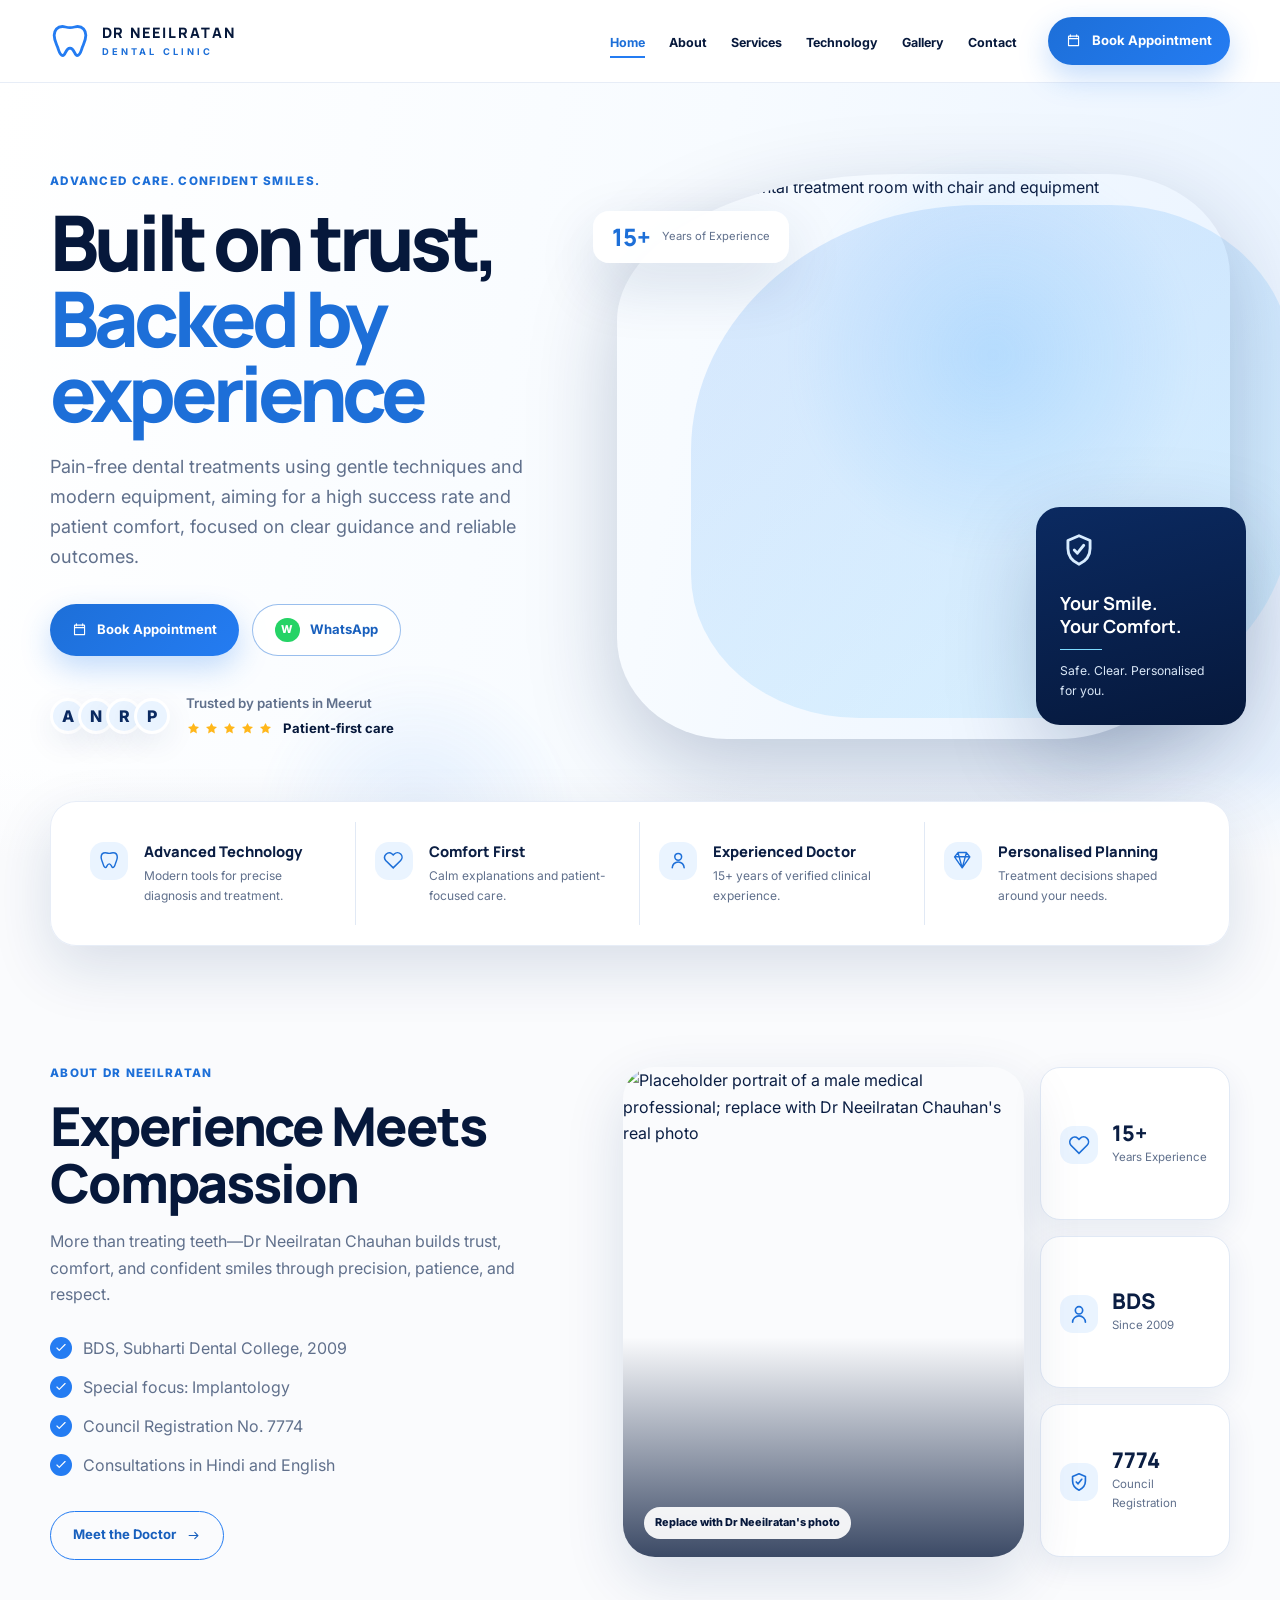
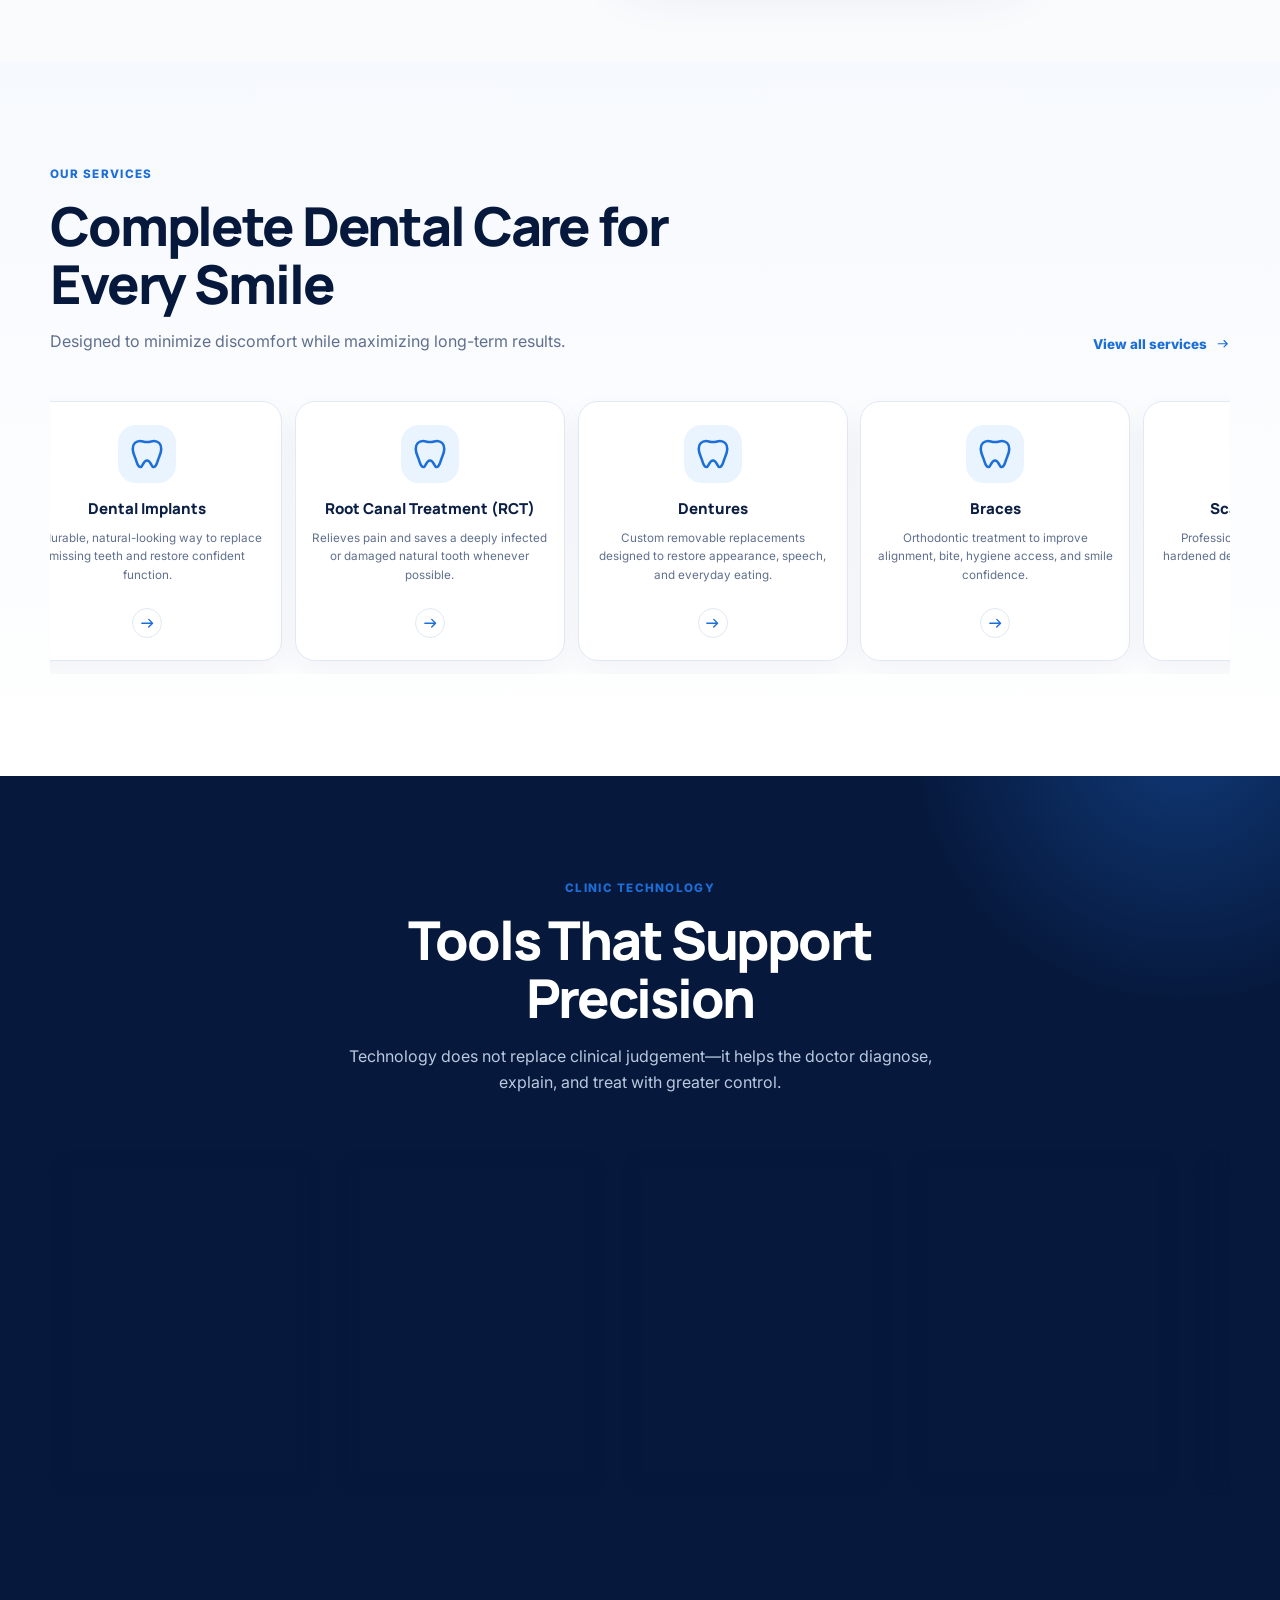
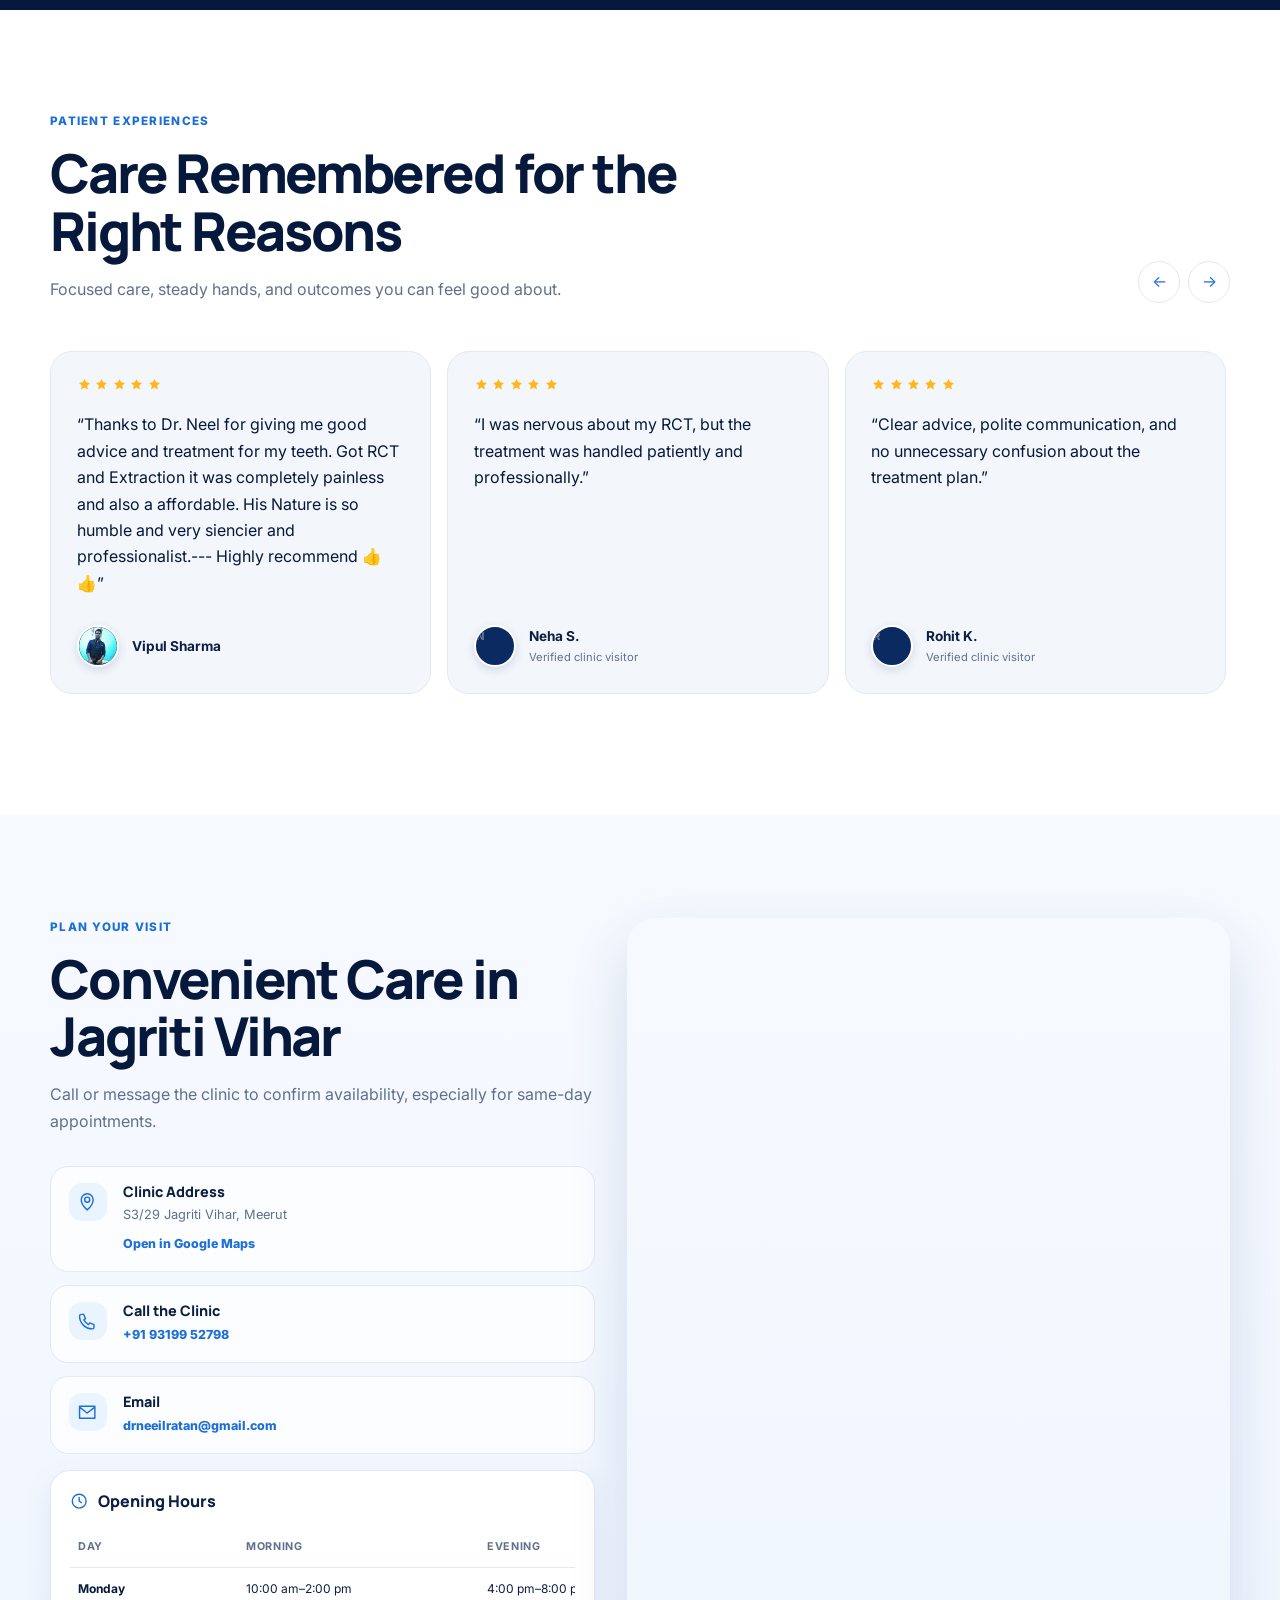
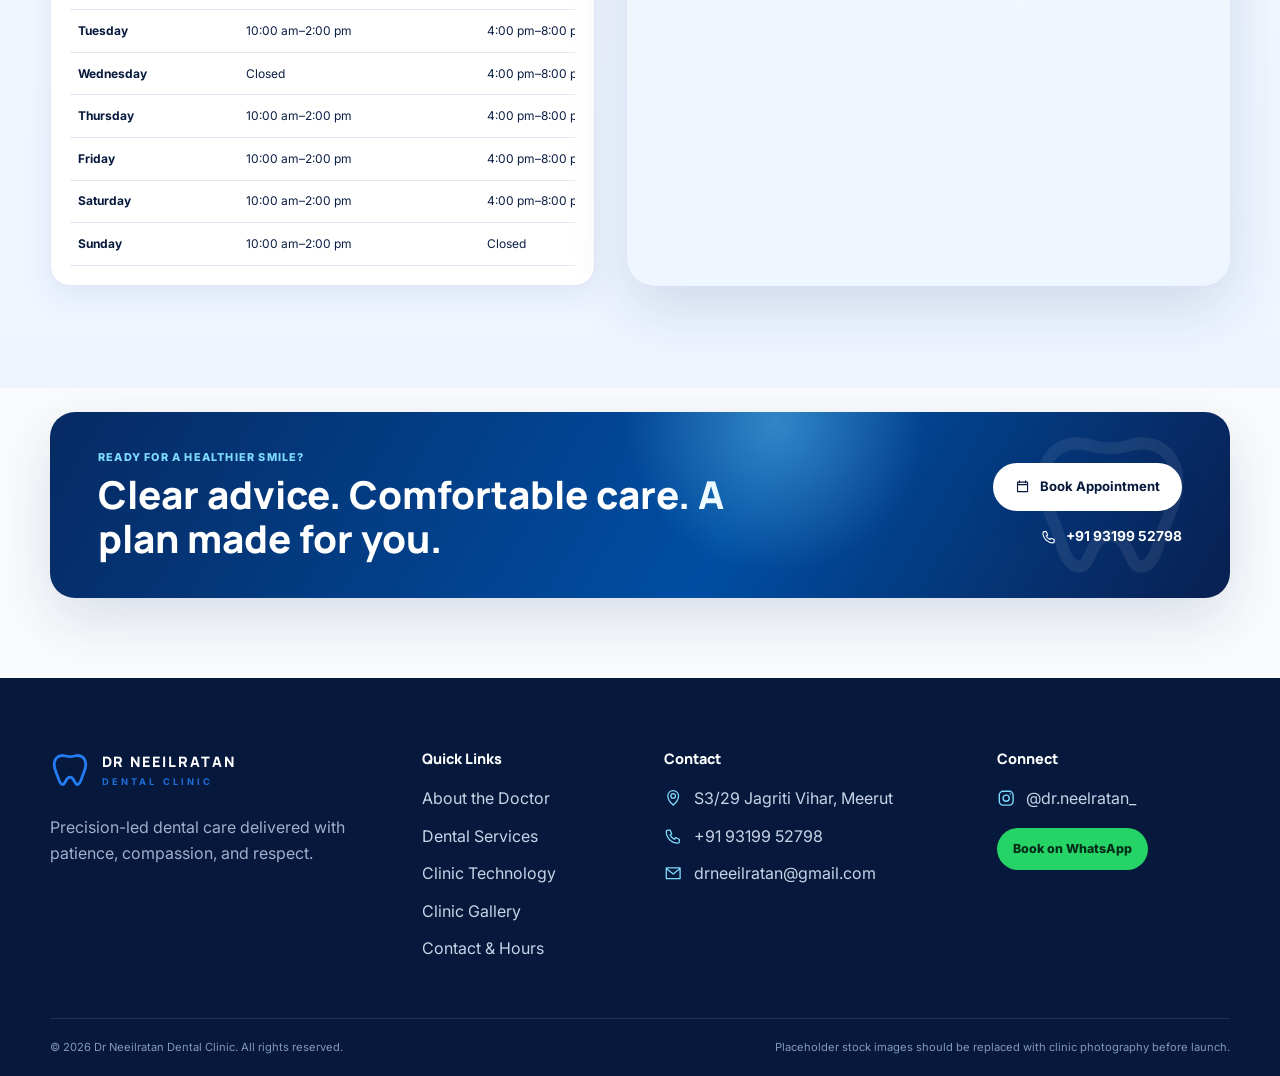
==== index.html @ 63fad081 "Made some changes" ====
<!doctype html>
<html lang="en">

<head>
  <meta charset="utf-8">
  <meta name="viewport" content="width=device-width, initial-scale=1">
  <title>Dr Neeilratan Dental Clinic | Dentist in Jagriti Vihar, Meerut</title>
  <meta name="description"
    content="Dental implants, RCT, dentures, braces, scaling, crowns and bridges in Jagriti Vihar, Meerut.">
  <meta name="theme-color" content="#0B2A61">
  <link rel="preconnect" href="https://fonts.googleapis.com">
  <link rel="preconnect" href="https://fonts.gstatic.com" crossorigin>
  <link
    href="https://fonts.googleapis.com/css2?family=Inter:wght@400;500;600;700&family=Manrope:wght@500;600;700;800&display=swap"
    rel="stylesheet">
  <script src="https://cdn.tailwindcss.com"></script>
  <link rel="stylesheet" href="custom.css">
</head>

<body class="site-body page-home" data-page="home">
  <!-- EL:SECTION | Global Header -->
  <header class="site-header" data-site-header>
    <a class="skip-link" href="#main-content">Skip to main content</a>
    <!-- EL:COLUMN -->
    <div class="site-header-inner page-shell">
      <!-- EL:WIDGET:Image + Heading -->
      <a class="brand-lockup" href="index.html" aria-label="Dr Neeilratan Dental Clinic home">
        <span class="brand-mark"><svg viewBox="0 0 24 24" aria-hidden="true">
            <path
              d="M7.4 3.3c1.5 0 2.4.7 4.6.7s3.1-.7 4.6-.7c2.9 0 4.9 2.2 4.9 5.3 0 2.7-1.2 4.8-2.1 7.2-.7 2-1.2 4.9-3.1 4.9-1.6 0-1.6-4.4-4.3-4.4s-2.7 4.4-4.3 4.4c-1.9 0-2.4-2.9-3.1-4.9-.9-2.4-2.1-4.5-2.1-7.2 0-3.1 2-5.3 4.9-5.3Z"
              fill="none" stroke="currentColor" stroke-width="1.7" stroke-linecap="round" stroke-linejoin="round" />
          </svg></span>
        <span class="brand-copy"><strong>DR NEEILRATAN</strong><small>DENTAL CLINIC</small></span>
      </a>
      <!-- /EL:WIDGET:Image + Heading -->
      <!-- EL:WIDGET:Icon -->
      <button class="mobile-menu-button" type="button" aria-expanded="false" aria-controls="primary-navigation"
        data-menu-button>
        <span class="sr-only">Open navigation</span>
        <span class="menu-open-icon"><svg viewBox="0 0 24 24" aria-hidden="true">
            <path d="M4 7h16M4 12h16M4 17h16" fill="none" stroke="currentColor" stroke-width="2"
              stroke-linecap="round" />
          </svg></span><span class="menu-close-icon"><svg viewBox="0 0 24 24" aria-hidden="true">
            <path d="m6 6 12 12M18 6 6 18" fill="none" stroke="currentColor" stroke-width="2" stroke-linecap="round" />
          </svg></span>
      </button>
      <!-- /EL:WIDGET:Icon -->
      <!-- EL:WIDGET:Nav Menu -->
      <nav class="primary-navigation" id="primary-navigation" aria-label="Primary navigation" data-mobile-menu>
        <ul class="site-nav-list">
          <li><a class="site-nav-link nav-link-home" href="index.html" aria-current="page">Home</a></li>
          <li><a class="site-nav-link nav-link-about" href="about.html">About</a></li>
          <li><a class="site-nav-link nav-link-services" href="services.html">Services</a></li>
          <li><a class="site-nav-link nav-link-technology" href="technology.html">Technology</a></li>
          <li><a class="site-nav-link nav-link-gallery" href="gallery.html">Gallery</a></li>
          <li><a class="site-nav-link nav-link-contact" href="contact.html">Contact</a></li>
        </ul>
        <a class="button-primary header-book-button" href="book-appointment.html"><span class="icon-svg "><svg
              viewBox="0 0 24 24" aria-hidden="true">
              <path d="M7 3v3m10-3v3M4 9h16M5 5h14a1 1 0 0 1 1 1v14H4V6a1 1 0 0 1 1-1Z" fill="none"
                stroke="currentColor" stroke-width="1.8" stroke-linecap="round" stroke-linejoin="round" />
            </svg></span><span>Book Appointment</span></a>
      </nav>
      <!-- /EL:WIDGET:Nav Menu -->
    </div>
    <!-- /EL:COLUMN -->
  </header>
  <!-- /EL:SECTION -->
  <main id="main-content">
    <!-- EL:SECTION | Hero -->
    <section class="hero-section" id="home" data-scroll-section>
      <div class="hero-glow hero-glow-one" aria-hidden="true"></div>
      <div class="hero-glow hero-glow-two" aria-hidden="true"></div>
      <div class="page-shell hero-grid">
        <!-- EL:COLUMN -->
        <div class="hero-copy-column">
          <!-- EL:WIDGET:Text -->
          <p class="eyebrow-label">ADVANCED CARE. CONFIDENT SMILES.</p><!-- /EL:WIDGET:Text -->
          <!-- EL:WIDGET:Heading -->
          <h1>Built on trust,<br><span>Backed by experience</span></h1><!-- /EL:WIDGET:Heading -->
          <!-- EL:WIDGET:Text -->
          <p class="hero-intro">Pain-free dental treatments using gentle techniques and modern equipment, aiming for a high success rate and patient comfort, focused on clear guidance and reliable outcomes.</p><!-- /EL:WIDGET:Text -->
          <!-- EL:INNER-SECTION -->
          <div class="hero-actions">
            <!-- EL:WIDGET:Button --><a class="button-primary" href="book-appointment.html"><span class="icon-svg "><svg
                  viewBox="0 0 24 24" aria-hidden="true">
                  <path d="M7 3v3m10-3v3M4 9h16M5 5h14a1 1 0 0 1 1 1v14H4V6a1 1 0 0 1 1-1Z" fill="none"
                    stroke="currentColor" stroke-width="1.8" stroke-linecap="round" stroke-linejoin="round" />
                </svg></span><span>Book Appointment</span></a><!-- /EL:WIDGET:Button -->
            <!-- EL:WIDGET:Button --><a class="button-secondary"
              href="https://wa.me/919319952798?text=Hello%20Dr%20Neeilratan%20Dental%20Clinic%2C%20I%20would%20like%20to%20book%20an%20appointment."
              target="_blank" rel="noopener noreferrer"><span
                class="whatsapp-dot">W</span><span>WhatsApp</span></a><!-- /EL:WIDGET:Button -->
          </div>
          <!-- /EL:INNER-SECTION -->
          <!-- EL:INNER-SECTION -->
          <div class="hero-trust-row">
            <div class="avatar-stack" aria-hidden="true"><span>A</span><span>N</span><span>R</span><span>P</span></div>
            <div><small>Trusted by patients in Meerut</small>
              <div class="hero-rating"><span class="icon-svg review-star"><svg viewBox="0 0 24 24" aria-hidden="true">
                    <path d="m12 3 2.7 5.5 6.1.9-4.4 4.3 1 6.1-5.4-2.9-5.4 2.9 1-6.1-4.4-4.3 6.1-.9L12 3Z"
                      fill="currentColor" />
                  </svg></span><span class="icon-svg review-star"><svg viewBox="0 0 24 24" aria-hidden="true">
                    <path d="m12 3 2.7 5.5 6.1.9-4.4 4.3 1 6.1-5.4-2.9-5.4 2.9 1-6.1-4.4-4.3 6.1-.9L12 3Z"
                      fill="currentColor" />
                  </svg></span><span class="icon-svg review-star"><svg viewBox="0 0 24 24" aria-hidden="true">
                    <path d="m12 3 2.7 5.5 6.1.9-4.4 4.3 1 6.1-5.4-2.9-5.4 2.9 1-6.1-4.4-4.3 6.1-.9L12 3Z"
                      fill="currentColor" />
                  </svg></span><span class="icon-svg review-star"><svg viewBox="0 0 24 24" aria-hidden="true">
                    <path d="m12 3 2.7 5.5 6.1.9-4.4 4.3 1 6.1-5.4-2.9-5.4 2.9 1-6.1-4.4-4.3 6.1-.9L12 3Z"
                      fill="currentColor" />
                  </svg></span><span class="icon-svg review-star"><svg viewBox="0 0 24 24" aria-hidden="true">
                    <path d="m12 3 2.7 5.5 6.1.9-4.4 4.3 1 6.1-5.4-2.9-5.4 2.9 1-6.1-4.4-4.3 6.1-.9L12 3Z"
                      fill="currentColor" />
                  </svg></span><strong>Patient-first care</strong></div>
            </div>
          </div>
          <!-- /EL:INNER-SECTION -->
        </div>
        <!-- /EL:COLUMN -->
        <!-- EL:COLUMN -->
        <div class="hero-media-column">
          <!-- EL:WIDGET:Image -->
          <!-- Placeholder photo: Kari Bjorn Photography / Unsplash. Replace with real clinic photography. -->
          <img class="hero-clinic-image"
            src="https://images.unsplash.com/photo-1704455306251-b4634215d98f?auto=format&fit=crop&w=1800&q=88"
            alt="Bright modern dental treatment room with chair and equipment" width="1200" height="900">
          <!-- /EL:WIDGET:Image -->
          <!-- EL:WIDGET:Icon Box -->
          <aside class="hero-promise-card"><span class="icon-svg "><svg viewBox="0 0 24 24" aria-hidden="true">
                <path d="M12 3 5 6v5c0 4.8 2.8 8 7 10 4.2-2 7-5.2 7-10V6l-7-3Zm-3 9 2 2 4-5" fill="none"
                  stroke="currentColor" stroke-width="1.8" stroke-linecap="round" stroke-linejoin="round" />
              </svg></span>
            <h2>Your Smile.<br>Your Comfort.</h2><span></span>
            <p>Safe. Clear. Personalised for you.</p>
          </aside>
          <!-- /EL:WIDGET:Icon Box -->
          <!-- EL:WIDGET:Icon Box -->
          <aside class="hero-experience-pill"><strong>15+</strong><span>Years of Experience</span></aside>
          <!-- /EL:WIDGET:Icon Box -->
        </div>
        <!-- /EL:COLUMN -->
      </div>
    </section>
    <!-- /EL:SECTION -->

    <!-- EL:SECTION | Care Pillars -->
    <section class="care-pillars-section" aria-label="Clinic care pillars">
      <div class="page-shell care-pillars-grid">
        <!-- EL:WIDGET:Icon Box -->
        <article><span class="icon-svg "><svg viewBox="0 0 24 24" aria-hidden="true">
              <path
                d="M7.4 3.3c1.5 0 2.4.7 4.6.7s3.1-.7 4.6-.7c2.9 0 4.9 2.2 4.9 5.3 0 2.7-1.2 4.8-2.1 7.2-.7 2-1.2 4.9-3.1 4.9-1.6 0-1.6-4.4-4.3-4.4s-2.7 4.4-4.3 4.4c-1.9 0-2.4-2.9-3.1-4.9-.9-2.4-2.1-4.5-2.1-7.2 0-3.1 2-5.3 4.9-5.3Z"
                fill="none" stroke="currentColor" stroke-width="1.7" stroke-linecap="round" stroke-linejoin="round" />
            </svg></span>
          <div>
            <h2>Advanced Technology</h2>
            <p>Modern tools for precise diagnosis and treatment.</p>
          </div>
        </article><!-- /EL:WIDGET:Icon Box -->
        <!-- EL:WIDGET:Icon Box -->
        <article><span class="icon-svg "><svg viewBox="0 0 24 24" aria-hidden="true">
              <path
                d="M20.8 4.7a5.4 5.4 0 0 0-7.6 0L12 5.9l-1.2-1.2a5.4 5.4 0 0 0-7.6 7.6L12 21l8.8-8.7a5.4 5.4 0 0 0 0-7.6Z"
                fill="none" stroke="currentColor" stroke-width="1.8" />
            </svg></span>
          <div>
            <h2>Comfort First</h2>
            <p>Calm explanations and patient-focused care.</p>
          </div>
        </article><!-- /EL:WIDGET:Icon Box -->
        <!-- EL:WIDGET:Icon Box -->
        <article><span class="icon-svg "><svg viewBox="0 0 24 24" aria-hidden="true">
              <path d="M12 12a4 4 0 1 0 0-8 4 4 0 0 0 0 8Zm7 9a7 7 0 0 0-14 0" fill="none" stroke="currentColor"
                stroke-width="1.8" stroke-linecap="round" />
            </svg></span>
          <div>
            <h2>Experienced Doctor</h2>
            <p>15+ years of verified clinical experience.</p>
          </div>
        </article><!-- /EL:WIDGET:Icon Box -->
        <!-- EL:WIDGET:Icon Box -->
        <article><span class="icon-svg "><svg viewBox="0 0 24 24" aria-hidden="true">
              <path d="m3 8 4-5h10l4 5-9 13L3 8Zm0 0h18M7 3l5 18 5-18" fill="none" stroke="currentColor"
                stroke-width="1.6" stroke-linejoin="round" />
            </svg></span>
          <div>
            <h2>Personalised Planning</h2>
            <p>Treatment decisions shaped around your needs.</p>
          </div>
        </article><!-- /EL:WIDGET:Icon Box -->
      </div>
    </section>
    <!-- /EL:SECTION -->

    <!-- EL:SECTION | About Preview -->
    <section class="content-section about-preview-section" id="about" data-scroll-section>
      <div class="page-shell about-preview-grid">
        <!-- EL:COLUMN -->
        <div class="about-preview-copy">
          <div class="section-heading">
            <!-- EL:WIDGET:Text -->
            <p class="eyebrow-label">ABOUT DR NEEILRATAN</p><!-- /EL:WIDGET:Text -->
            <!-- EL:WIDGET:Heading -->
            <h2>Experience Meets Compassion</h2><!-- /EL:WIDGET:Heading -->
            <!-- EL:WIDGET:Text -->
            <p class="section-intro">More than treating teeth—Dr Neeilratan Chauhan builds trust, comfort, and confident
              smiles through precision, patience, and respect.</p><!-- /EL:WIDGET:Text -->
          </div>
          <!-- EL:WIDGET:Icon List -->
          <ul class="doctor-mini-list">
            <li><span class="icon-svg "><svg viewBox="0 0 24 24" aria-hidden="true">
                  <path d="m5 12 4 4L19 6" fill="none" stroke="currentColor" stroke-width="2" stroke-linecap="round"
                    stroke-linejoin="round" />
                </svg></span><span>BDS, Subharti Dental College, 2009</span></li>
            <li><span class="icon-svg "><svg viewBox="0 0 24 24" aria-hidden="true">
                  <path d="m5 12 4 4L19 6" fill="none" stroke="currentColor" stroke-width="2" stroke-linecap="round"
                    stroke-linejoin="round" />
                </svg></span><span>Special focus: Implantology</span></li>
            <li><span class="icon-svg "><svg viewBox="0 0 24 24" aria-hidden="true">
                  <path d="m5 12 4 4L19 6" fill="none" stroke="currentColor" stroke-width="2" stroke-linecap="round"
                    stroke-linejoin="round" />
                </svg></span><span>Council Registration No. 7774</span></li>
            <li><span class="icon-svg "><svg viewBox="0 0 24 24" aria-hidden="true">
                  <path d="m5 12 4 4L19 6" fill="none" stroke="currentColor" stroke-width="2" stroke-linecap="round"
                    stroke-linejoin="round" />
                </svg></span><span>Consultations in Hindi and English</span></li>
          </ul>
          <!-- /EL:WIDGET:Icon List -->
          <!-- EL:WIDGET:Button --><a class="button-outline" href="about.html">Meet the Doctor <span
              class="icon-svg "><svg viewBox="0 0 24 24" aria-hidden="true">
                <path d="M5 12h14m-5-5 5 5-5 5" fill="none" stroke="currentColor" stroke-width="1.8"
                  stroke-linecap="round" stroke-linejoin="round" />
              </svg></span></a><!-- /EL:WIDGET:Button -->
        </div>
        <!-- /EL:COLUMN -->
        <!-- EL:COLUMN -->
        <div class="about-preview-media">
          <!-- EL:WIDGET:Image -->
          <!-- Placeholder photo: Usman Yousaf / Unsplash. This is not Dr Neeilratan; replace with the doctor's real portrait. -->
          <div class="doctor-photo-frame"><img
              src="https://images.unsplash.com/photo-1612349317150-e413f6a5b16d?auto=format&fit=crop&w=1200&q=85"
              alt="Placeholder portrait of a male medical professional; replace with Dr Neeilratan Chauhan's real photo"
              width="900" height="1100"><span>Replace with Dr Neeilratan's photo</span></div>
          <!-- /EL:WIDGET:Image -->
          <!-- EL:INNER-SECTION -->
          <div class="about-stat-stack">
            <article><span class="icon-svg "><svg viewBox="0 0 24 24" aria-hidden="true">
                  <path
                    d="M20.8 4.7a5.4 5.4 0 0 0-7.6 0L12 5.9l-1.2-1.2a5.4 5.4 0 0 0-7.6 7.6L12 21l8.8-8.7a5.4 5.4 0 0 0 0-7.6Z"
                    fill="none" stroke="currentColor" stroke-width="1.8" />
                </svg></span>
              <div><strong>15+</strong><span>Years Experience</span></div>
            </article>
            <article><span class="icon-svg "><svg viewBox="0 0 24 24" aria-hidden="true">
                  <path d="M12 12a4 4 0 1 0 0-8 4 4 0 0 0 0 8Zm7 9a7 7 0 0 0-14 0" fill="none" stroke="currentColor"
                    stroke-width="1.8" stroke-linecap="round" />
                </svg></span>
              <div><strong>BDS</strong><span>Since 2009</span></div>
            </article>
            <article><span class="icon-svg "><svg viewBox="0 0 24 24" aria-hidden="true">
                  <path d="M12 3 5 6v5c0 4.8 2.8 8 7 10 4.2-2 7-5.2 7-10V6l-7-3Zm-3 9 2 2 4-5" fill="none"
                    stroke="currentColor" stroke-width="1.8" stroke-linecap="round" stroke-linejoin="round" />
                </svg></span>
              <div><strong>7774</strong><span>Council Registration</span></div>
            </article>
          </div>
          <!-- /EL:INNER-SECTION -->
        </div>
        <!-- /EL:COLUMN -->
      </div>
    </section>
    <!-- /EL:SECTION -->

    <!-- EL:SECTION | Services -->
    <section class="content-section services-home-section" id="services" data-scroll-section>
      <div class="page-shell">
        <div class="section-heading-row">
          <div class="section-heading">
            <!-- EL:WIDGET:Text -->
            <p class="eyebrow-label">OUR SERVICES</p><!-- /EL:WIDGET:Text -->
            <!-- EL:WIDGET:Heading -->
            <h2>Complete Dental Care for Every Smile</h2><!-- /EL:WIDGET:Heading -->
            <!-- EL:WIDGET:Text -->
            <p class="section-intro">Designed to minimize discomfort while maximizing long-term results.</p><!-- /EL:WIDGET:Text -->
          </div><!-- EL:WIDGET:Button --><a class="text-link" href="services.html">View all services <span
              class="icon-svg "><svg viewBox="0 0 24 24" aria-hidden="true">
                <path d="M5 12h14m-5-5 5 5-5 5" fill="none" stroke="currentColor" stroke-width="1.8"
                  stroke-linecap="round" stroke-linejoin="round" />
              </svg></span></a><!-- /EL:WIDGET:Button -->
        </div>
        <!-- EL:INNER-SECTION -->
        <div class="services-summary-grid" tabindex="0" role="region" aria-label="Dental services"
          aria-roledescription="carousel"><!-- EL:WIDGET:Icon Box -->
          <article class="service-summary-card">
            <div class="service-summary-icon"><svg viewBox="0 0 24 24" aria-hidden="true">
                <path
                  d="M7.4 3.3c1.5 0 2.4.7 4.6.7s3.1-.7 4.6-.7c2.9 0 4.9 2.2 4.9 5.3 0 2.7-1.2 4.8-2.1 7.2-.7 2-1.2 4.9-3.1 4.9-1.6 0-1.6-4.4-4.3-4.4s-2.7 4.4-4.3 4.4c-1.9 0-2.4-2.9-3.1-4.9-.9-2.4-2.1-4.5-2.1-7.2 0-3.1 2-5.3 4.9-5.3Z"
                  fill="none" stroke="currentColor" stroke-width="1.7" stroke-linecap="round" stroke-linejoin="round" />
              </svg></div>
            <h3>Dental Implants</h3>
            <p>A durable, natural-looking way to replace missing teeth and restore confident function.</p>
            <a href="services.html#implants" aria-label="Learn more about Dental Implants"><span class="icon-svg "><svg
                  viewBox="0 0 24 24" aria-hidden="true">
                  <path d="M5 12h14m-5-5 5 5-5 5" fill="none" stroke="currentColor" stroke-width="1.8"
                    stroke-linecap="round" stroke-linejoin="round" />
                </svg></span></a>
          </article>
          <!-- /EL:WIDGET:Icon Box --><!-- EL:WIDGET:Icon Box -->
          <article class="service-summary-card">
            <div class="service-summary-icon"><svg viewBox="0 0 24 24" aria-hidden="true">
                <path
                  d="M7.4 3.3c1.5 0 2.4.7 4.6.7s3.1-.7 4.6-.7c2.9 0 4.9 2.2 4.9 5.3 0 2.7-1.2 4.8-2.1 7.2-.7 2-1.2 4.9-3.1 4.9-1.6 0-1.6-4.4-4.3-4.4s-2.7 4.4-4.3 4.4c-1.9 0-2.4-2.9-3.1-4.9-.9-2.4-2.1-4.5-2.1-7.2 0-3.1 2-5.3 4.9-5.3Z"
                  fill="none" stroke="currentColor" stroke-width="1.7" stroke-linecap="round" stroke-linejoin="round" />
              </svg></div>
            <h3>Root Canal Treatment (RCT)</h3>
            <p>Relieves pain and saves a deeply infected or damaged natural tooth whenever possible.</p>
            <a href="services.html#rct" aria-label="Learn more about Root Canal Treatment (RCT)"><span
                class="icon-svg "><svg viewBox="0 0 24 24" aria-hidden="true">
                  <path d="M5 12h14m-5-5 5 5-5 5" fill="none" stroke="currentColor" stroke-width="1.8"
                    stroke-linecap="round" stroke-linejoin="round" />
                </svg></span></a>
          </article>
          <!-- /EL:WIDGET:Icon Box --><!-- EL:WIDGET:Icon Box -->
          <article class="service-summary-card">
            <div class="service-summary-icon"><svg viewBox="0 0 24 24" aria-hidden="true">
                <path
                  d="M7.4 3.3c1.5 0 2.4.7 4.6.7s3.1-.7 4.6-.7c2.9 0 4.9 2.2 4.9 5.3 0 2.7-1.2 4.8-2.1 7.2-.7 2-1.2 4.9-3.1 4.9-1.6 0-1.6-4.4-4.3-4.4s-2.7 4.4-4.3 4.4c-1.9 0-2.4-2.9-3.1-4.9-.9-2.4-2.1-4.5-2.1-7.2 0-3.1 2-5.3 4.9-5.3Z"
                  fill="none" stroke="currentColor" stroke-width="1.7" stroke-linecap="round" stroke-linejoin="round" />
              </svg></div>
            <h3>Dentures</h3>
            <p>Custom removable replacements designed to restore appearance, speech, and everyday eating.</p>
            <a href="services.html#dentures" aria-label="Learn more about Dentures"><span class="icon-svg "><svg
                  viewBox="0 0 24 24" aria-hidden="true">
                  <path d="M5 12h14m-5-5 5 5-5 5" fill="none" stroke="currentColor" stroke-width="1.8"
                    stroke-linecap="round" stroke-linejoin="round" />
                </svg></span></a>
          </article>
          <!-- /EL:WIDGET:Icon Box --><!-- EL:WIDGET:Icon Box -->
          <article class="service-summary-card">
            <div class="service-summary-icon"><svg viewBox="0 0 24 24" aria-hidden="true">
                <path
                  d="M7.4 3.3c1.5 0 2.4.7 4.6.7s3.1-.7 4.6-.7c2.9 0 4.9 2.2 4.9 5.3 0 2.7-1.2 4.8-2.1 7.2-.7 2-1.2 4.9-3.1 4.9-1.6 0-1.6-4.4-4.3-4.4s-2.7 4.4-4.3 4.4c-1.9 0-2.4-2.9-3.1-4.9-.9-2.4-2.1-4.5-2.1-7.2 0-3.1 2-5.3 4.9-5.3Z"
                  fill="none" stroke="currentColor" stroke-width="1.7" stroke-linecap="round" stroke-linejoin="round" />
              </svg></div>
            <h3>Braces</h3>
            <p>Orthodontic treatment to improve alignment, bite, hygiene access, and smile confidence.</p>
            <a href="services.html#braces" aria-label="Learn more about Braces"><span class="icon-svg "><svg
                  viewBox="0 0 24 24" aria-hidden="true">
                  <path d="M5 12h14m-5-5 5 5-5 5" fill="none" stroke="currentColor" stroke-width="1.8"
                    stroke-linecap="round" stroke-linejoin="round" />
                </svg></span></a>
          </article>
          <!-- /EL:WIDGET:Icon Box --><!-- EL:WIDGET:Icon Box -->
          <article class="service-summary-card">
            <div class="service-summary-icon"><svg viewBox="0 0 24 24" aria-hidden="true">
                <path
                  d="M7.4 3.3c1.5 0 2.4.7 4.6.7s3.1-.7 4.6-.7c2.9 0 4.9 2.2 4.9 5.3 0 2.7-1.2 4.8-2.1 7.2-.7 2-1.2 4.9-3.1 4.9-1.6 0-1.6-4.4-4.3-4.4s-2.7 4.4-4.3 4.4c-1.9 0-2.4-2.9-3.1-4.9-.9-2.4-2.1-4.5-2.1-7.2 0-3.1 2-5.3 4.9-5.3Z"
                  fill="none" stroke="currentColor" stroke-width="1.7" stroke-linecap="round" stroke-linejoin="round" />
              </svg></div>
            <h3>Scaling & Cleaning</h3>
            <p>Professional removal of plaque and hardened deposits for healthier gums and fresher breath.</p>
            <a href="services.html#scaling" aria-label="Learn more about Scaling & Cleaning"><span
                class="icon-svg "><svg viewBox="0 0 24 24" aria-hidden="true">
                  <path d="M5 12h14m-5-5 5 5-5 5" fill="none" stroke="currentColor" stroke-width="1.8"
                    stroke-linecap="round" stroke-linejoin="round" />
                </svg></span></a>
          </article>
          <!-- /EL:WIDGET:Icon Box --><!-- EL:WIDGET:Icon Box -->
          <article class="service-summary-card">
            <div class="service-summary-icon"><svg viewBox="0 0 24 24" aria-hidden="true">
                <path
                  d="M7.4 3.3c1.5 0 2.4.7 4.6.7s3.1-.7 4.6-.7c2.9 0 4.9 2.2 4.9 5.3 0 2.7-1.2 4.8-2.1 7.2-.7 2-1.2 4.9-3.1 4.9-1.6 0-1.6-4.4-4.3-4.4s-2.7 4.4-4.3 4.4c-1.9 0-2.4-2.9-3.1-4.9-.9-2.4-2.1-4.5-2.1-7.2 0-3.1 2-5.3 4.9-5.3Z"
                  fill="none" stroke="currentColor" stroke-width="1.7" stroke-linecap="round" stroke-linejoin="round" />
              </svg></div>
            <h3>Crowns & Bridges</h3>
            <p>Fixed restorations that protect weakened teeth or replace missing teeth with a balanced result.</p>
            <a href="services.html#crowns-bridges" aria-label="Learn more about Crowns & Bridges"><span
                class="icon-svg "><svg viewBox="0 0 24 24" aria-hidden="true">
                  <path d="M5 12h14m-5-5 5 5-5 5" fill="none" stroke="currentColor" stroke-width="1.8"
                    stroke-linecap="round" stroke-linejoin="round" />
                </svg></span></a>
          </article>
          <!-- /EL:WIDGET:Icon Box --><!-- EL:WIDGET:Icon Box -->
          <article class="service-summary-card">
            <div class="service-summary-icon"><svg viewBox="0 0 24 24" aria-hidden="true">
                <path d="m12 2 2.3 6.2L21 10l-5.3 3.3L17 20l-5-4-5 4 1.3-6.7L3 10l6.7-1.8L12 2Z" fill="none" stroke="currentColor" stroke-width="1.7" stroke-linecap="round" stroke-linejoin="round" />
              </svg></div>
            <h3>Smile designing</h3>
            <p>Personalised options to improve the appearance and balance of your smile.</p>
            <a href="services.html#smile-designing" aria-label="Learn more about Smile designing"><span class="icon-svg "><svg
                  viewBox="0 0 24 24" aria-hidden="true">
                  <path d="M5 12h14m-5-5 5 5-5 5" fill="none" stroke="currentColor" stroke-width="1.8"
                    stroke-linecap="round" stroke-linejoin="round" />
                </svg></span></a>
          </article>
          <!-- /EL:WIDGET:Icon Box --><!-- EL:WIDGET:Icon Box -->
          <article class="service-summary-card">
            <div class="service-summary-icon"><svg viewBox="0 0 24 24" aria-hidden="true">
                <path d="M12 2v20M2 12h20M5 5l14 14M19 5 5 19" fill="none" stroke="currentColor" stroke-width="1.7" stroke-linecap="round" />
                <circle cx="12" cy="12" r="4" fill="none" stroke="currentColor" stroke-width="1.7" />
              </svg></div>
            <h3>Cosmetic dentistry (Dental jewellery)</h3>
            <p>Cosmetic options to personalise your smile, including dental jewellery.</p>
            <a href="services.html#cosmetic-dentistry" aria-label="Learn more about Cosmetic dentistry"><span class="icon-svg "><svg
                  viewBox="0 0 24 24" aria-hidden="true">
                  <path d="M5 12h14m-5-5 5 5-5 5" fill="none" stroke="currentColor" stroke-width="1.8"
                    stroke-linecap="round" stroke-linejoin="round" />
                </svg></span></a>
          </article>
          <!-- /EL:WIDGET:Icon Box -->
        </div><!-- /EL:INNER-SECTION -->
      </div>
    </section>
    <!-- /EL:SECTION -->

    <!-- EL:SECTION | Technology -->
    <section class="content-section technology-home-section" id="technology" data-scroll-section>
      <div class="page-shell">
        <div class="section-heading section-heading-center">
          <!-- EL:WIDGET:Text -->
          <p class="eyebrow-label">CLINIC TECHNOLOGY</p><!-- /EL:WIDGET:Text -->
          <!-- EL:WIDGET:Heading -->
          <h2>Tools That Support Precision</h2><!-- /EL:WIDGET:Heading -->
          <!-- EL:WIDGET:Text -->
          <p class="section-intro">Technology does not replace clinical judgement—it helps the doctor diagnose, explain,
            and treat with greater control.</p><!-- /EL:WIDGET:Text -->
        </div>
        <!-- EL:INNER-SECTION -->
        <div class="technology-home-grid" tabindex="0" role="region" aria-label="Clinic technology"
          aria-roledescription="carousel"><!-- EL:WIDGET:Icon Box -->
          <article class="technology-card-home">
            <div class="technology-number">01</div>
            <img class="technology-card-image" src="images/technology-illustration-rvg.svg"
              alt="Illustration of an intraoral dental X-ray unit with articulated arm" loading="lazy">
            <h3>RVG Digital X-Ray</h3>
            <p>Fast digital dental imaging that helps the doctor examine tooth roots, bone levels, and hidden areas.</p>
            <a href="technology.html#rvg">Explore technology <span class="icon-svg "><svg viewBox="0 0 24 24"
                  aria-hidden="true">
                  <path d="M5 12h14m-5-5 5 5-5 5" fill="none" stroke="currentColor" stroke-width="1.8"
                    stroke-linecap="round" stroke-linejoin="round" />
                </svg></span></a>
          </article>
          <!-- /EL:WIDGET:Icon Box --><!-- EL:WIDGET:Icon Box -->
          <article class="technology-card-home">
            <div class="technology-number">02</div>
            <img class="technology-card-image" src="images/technology-illustration-apex-locator.svg"
              alt="Illustration of a digital apex locator with measurement leads" loading="lazy">
            <h3>Apex Locator</h3>
            <p>An electronic device used during root canal treatment to estimate working length accurately.</p>
            <a href="technology.html#apex-locator">Explore technology <span class="icon-svg "><svg viewBox="0 0 24 24"
                  aria-hidden="true">
                  <path d="M5 12h14m-5-5 5 5-5 5" fill="none" stroke="currentColor" stroke-width="1.8"
                    stroke-linecap="round" stroke-linejoin="round" />
                </svg></span></a>
          </article>
          <!-- /EL:WIDGET:Icon Box --><!-- EL:WIDGET:Icon Box -->
          <article class="technology-card-home">
            <div class="technology-number">03</div>
            <img class="technology-card-image" src="images/technology-illustration-endomotor.svg"
              alt="Illustration of an endodontic motor console and rotary handpiece" loading="lazy">
            <h3>Endomotor</h3>
            <p>A controlled rotary instrument that assists in efficient shaping and cleaning of root canals.</p>
            <a href="technology.html#endomotor">Explore technology <span class="icon-svg "><svg viewBox="0 0 24 24"
                  aria-hidden="true">
                  <path d="M5 12h14m-5-5 5 5-5 5" fill="none" stroke="currentColor" stroke-width="1.8"
                    stroke-linecap="round" stroke-linejoin="round" />
                </svg></span></a>
          </article>
          <!-- /EL:WIDGET:Icon Box --><!-- EL:WIDGET:Icon Box -->
          <article class="technology-card-home">
            <div class="technology-number">04</div>
            <img class="technology-card-image" src="images/technology-illustration-physiodispenser.svg"
              alt="Illustration of an implant physiodispenser with controls and handpiece" loading="lazy">
            <h3>Physiodispenser</h3>
            <p>A surgical motor system used for controlled implant preparation and placement.</p>
            <a href="technology.html#physiodispenser">Explore technology <span class="icon-svg "><svg
                  viewBox="0 0 24 24" aria-hidden="true">
                  <path d="M5 12h14m-5-5 5 5-5 5" fill="none" stroke="currentColor" stroke-width="1.8"
                    stroke-linecap="round" stroke-linejoin="round" />
                </svg></span></a>
          </article>
          <!-- /EL:WIDGET:Icon Box --><!-- EL:WIDGET:Icon Box -->
          <article class="technology-card-home">
            <div class="technology-number">05</div>
            <img class="technology-card-image" src="images/technology-illustration-intraoral-camera.svg"
              alt="Illustration of a handheld intraoral camera and display" loading="lazy">
            <h3>Intraoral Camera</h3>
            <p>A small camera that displays close-up views from inside the mouth for clearer communication.</p>
            <a href="technology.html#intraoral-camera">Explore technology <span class="icon-svg "><svg
                  viewBox="0 0 24 24" aria-hidden="true">
                  <path d="M5 12h14m-5-5 5 5-5 5" fill="none" stroke="currentColor" stroke-width="1.8"
                    stroke-linecap="round" stroke-linejoin="round" />
                </svg></span></a>
          </article>
          <!-- /EL:WIDGET:Icon Box --><!-- EL:WIDGET:Icon Box -->
          <article class="technology-card-home">
            <div class="technology-number">06</div>
            <img class="technology-card-image" src="images/technology-illustration-endo-irrigator.svg"
              alt="Illustration of an endodontic syringe with a blunt irrigation needle" loading="lazy">
            <h3>Endo irrigator</h3>
            <p>Supports controlled irrigation to help clean and flush the root canal system during treatment.</p>
            <a href="technology.html#endo-irrigator">Explore technology <span class="icon-svg "><svg viewBox="0 0 24 24"
                  aria-hidden="true">
                  <path d="M5 12h14m-5-5 5 5-5 5" fill="none" stroke="currentColor" stroke-width="1.8"
                    stroke-linecap="round" stroke-linejoin="round" />
                </svg></span></a>
          </article>
          <!-- /EL:WIDGET:Icon Box --><!-- EL:WIDGET:Icon Box -->
          <article class="technology-card-home">
            <div class="technology-number">07</div>
            <img class="technology-card-image" src="images/technology-illustration-gp-cutter.svg"
              alt="Illustration of a heated gutta-percha cutter handpiece" loading="lazy">
            <h3>G.P cutter</h3>
            <p>Helps trim gutta-percha to the planned level during root canal obturation.</p>
            <a href="technology.html#gp-cutter">Explore technology <span class="icon-svg "><svg viewBox="0 0 24 24"
                  aria-hidden="true">
                  <path d="M5 12h14m-5-5 5 5-5 5" fill="none" stroke="currentColor" stroke-width="1.8"
                    stroke-linecap="round" stroke-linejoin="round" />
                </svg></span></a>
          </article>
          <!-- /EL:WIDGET:Icon Box -->
        </div><!-- /EL:INNER-SECTION -->
      </div>
    </section>
    <!-- /EL:SECTION -->

    <!-- EL:SECTION | Reviews -->
    <section class="content-section reviews-section" id="reviews" data-scroll-section>
      <div class="page-shell">
        <div class="section-heading-row">
          <div class="section-heading">
            <!-- EL:WIDGET:Text -->
            <p class="eyebrow-label">PATIENT EXPERIENCES</p><!-- /EL:WIDGET:Text -->
            <!-- EL:WIDGET:Heading -->
            <h2>Care Remembered for the Right Reasons</h2><!-- /EL:WIDGET:Heading -->
            <!-- EL:WIDGET:Text -->
            <p class="section-intro">Focused care, steady hands, and outcomes you can feel good about.</p><!-- /EL:WIDGET:Text -->
          </div>
          <div class="review-controls" aria-label="Review carousel controls"><button type="button" data-review-prev
              aria-label="Scroll reviews left">←</button><button type="button" data-review-next
              aria-label="Scroll reviews right">→</button></div>
        </div>
        <!-- EL:INNER-SECTION -->
        <div class="reviews-track" data-review-track><!-- EL:WIDGET:Testimonial -->
          <article class="review-card" tabindex="0">
            <div class="review-stars" aria-label="5 out of 5 stars"><span class="icon-svg review-star"><svg
                  viewBox="0 0 24 24" aria-hidden="true">
                  <path d="m12 3 2.7 5.5 6.1.9-4.4 4.3 1 6.1-5.4-2.9-5.4 2.9 1-6.1-4.4-4.3 6.1-.9L12 3Z"
                    fill="currentColor" />
                </svg></span><span class="icon-svg review-star"><svg viewBox="0 0 24 24" aria-hidden="true">
                  <path d="m12 3 2.7 5.5 6.1.9-4.4 4.3 1 6.1-5.4-2.9-5.4 2.9 1-6.1-4.4-4.3 6.1-.9L12 3Z"
                    fill="currentColor" />
                </svg></span><span class="icon-svg review-star"><svg viewBox="0 0 24 24" aria-hidden="true">
                  <path d="m12 3 2.7 5.5 6.1.9-4.4 4.3 1 6.1-5.4-2.9-5.4 2.9 1-6.1-4.4-4.3 6.1-.9L12 3Z"
                    fill="currentColor" />
                </svg></span><span class="icon-svg review-star"><svg viewBox="0 0 24 24" aria-hidden="true">
                  <path d="m12 3 2.7 5.5 6.1.9-4.4 4.3 1 6.1-5.4-2.9-5.4 2.9 1-6.1-4.4-4.3 6.1-.9L12 3Z"
                    fill="currentColor" />
                </svg></span><span class="icon-svg review-star"><svg viewBox="0 0 24 24" aria-hidden="true">
                  <path d="m12 3 2.7 5.5 6.1.9-4.4 4.3 1 6.1-5.4-2.9-5.4 2.9 1-6.1-4.4-4.3 6.1-.9L12 3Z"
                    fill="currentColor" />
                </svg></span></div>
            <blockquote>“Thanks to Dr. Neel for giving me good advice and treatment for my teeth. Got RCT and Extraction it was completely painless and also a affordable. His Nature is so humble and very siencier and professionalist.---
Highly recommend 👍👍”
            </blockquote>
            <div class="review-person">
              <span class="review-avatar">
                <img src="images/vipul-review.jpeg" alt="" class="review-avatar-image" width="42" height="42">
              </span>

              <div>
                <strong>Vipul Sharma</strong>
              </div>
            </div>
          </article>
          <!-- /EL:WIDGET:Testimonial --><!-- EL:WIDGET:Testimonial -->
          <article class="review-card" tabindex="0">
            <div class="review-stars" aria-label="5 out of 5 stars"><span class="icon-svg review-star"><svg
                  viewBox="0 0 24 24" aria-hidden="true">
                  <path d="m12 3 2.7 5.5 6.1.9-4.4 4.3 1 6.1-5.4-2.9-5.4 2.9 1-6.1-4.4-4.3 6.1-.9L12 3Z"
                    fill="currentColor" />
                </svg></span><span class="icon-svg review-star"><svg viewBox="0 0 24 24" aria-hidden="true">
                  <path d="m12 3 2.7 5.5 6.1.9-4.4 4.3 1 6.1-5.4-2.9-5.4 2.9 1-6.1-4.4-4.3 6.1-.9L12 3Z"
                    fill="currentColor" />
                </svg></span><span class="icon-svg review-star"><svg viewBox="0 0 24 24" aria-hidden="true">
                  <path d="m12 3 2.7 5.5 6.1.9-4.4 4.3 1 6.1-5.4-2.9-5.4 2.9 1-6.1-4.4-4.3 6.1-.9L12 3Z"
                    fill="currentColor" />
                </svg></span><span class="icon-svg review-star"><svg viewBox="0 0 24 24" aria-hidden="true">
                  <path d="m12 3 2.7 5.5 6.1.9-4.4 4.3 1 6.1-5.4-2.9-5.4 2.9 1-6.1-4.4-4.3 6.1-.9L12 3Z"
                    fill="currentColor" />
                </svg></span><span class="icon-svg review-star"><svg viewBox="0 0 24 24" aria-hidden="true">
                  <path d="m12 3 2.7 5.5 6.1.9-4.4 4.3 1 6.1-5.4-2.9-5.4 2.9 1-6.1-4.4-4.3 6.1-.9L12 3Z"
                    fill="currentColor" />
                </svg></span></div>
            <blockquote>“I was nervous about my RCT, but the treatment was handled patiently and professionally.”
            </blockquote>
            <div class="review-person"><span class="review-avatar" aria-hidden="true">N</span>
              <div><strong>Neha S.</strong><span>Verified clinic visitor</span></div>
            </div>
          </article>
          <!-- /EL:WIDGET:Testimonial --><!-- EL:WIDGET:Testimonial -->
          <article class="review-card" tabindex="0">
            <div class="review-stars" aria-label="5 out of 5 stars"><span class="icon-svg review-star"><svg
                  viewBox="0 0 24 24" aria-hidden="true">
                  <path d="m12 3 2.7 5.5 6.1.9-4.4 4.3 1 6.1-5.4-2.9-5.4 2.9 1-6.1-4.4-4.3 6.1-.9L12 3Z"
                    fill="currentColor" />
                </svg></span><span class="icon-svg review-star"><svg viewBox="0 0 24 24" aria-hidden="true">
                  <path d="m12 3 2.7 5.5 6.1.9-4.4 4.3 1 6.1-5.4-2.9-5.4 2.9 1-6.1-4.4-4.3 6.1-.9L12 3Z"
                    fill="currentColor" />
                </svg></span><span class="icon-svg review-star"><svg viewBox="0 0 24 24" aria-hidden="true">
                  <path d="m12 3 2.7 5.5 6.1.9-4.4 4.3 1 6.1-5.4-2.9-5.4 2.9 1-6.1-4.4-4.3 6.1-.9L12 3Z"
                    fill="currentColor" />
                </svg></span><span class="icon-svg review-star"><svg viewBox="0 0 24 24" aria-hidden="true">
                  <path d="m12 3 2.7 5.5 6.1.9-4.4 4.3 1 6.1-5.4-2.9-5.4 2.9 1-6.1-4.4-4.3 6.1-.9L12 3Z"
                    fill="currentColor" />
                </svg></span><span class="icon-svg review-star"><svg viewBox="0 0 24 24" aria-hidden="true">
                  <path d="m12 3 2.7 5.5 6.1.9-4.4 4.3 1 6.1-5.4-2.9-5.4 2.9 1-6.1-4.4-4.3 6.1-.9L12 3Z"
                    fill="currentColor" />
                </svg></span></div>
            <blockquote>“Clear advice, polite communication, and no unnecessary confusion about the treatment plan.”
            </blockquote>
            <div class="review-person"><span class="review-avatar" aria-hidden="true">R</span>
              <div><strong>Rohit K.</strong><span>Verified clinic visitor</span></div>
            </div>
          </article>
          <!-- /EL:WIDGET:Testimonial --><!-- EL:WIDGET:Testimonial -->
          <article class="review-card" tabindex="0">
            <div class="review-stars" aria-label="5 out of 5 stars"><span class="icon-svg review-star"><svg
                  viewBox="0 0 24 24" aria-hidden="true">
                  <path d="m12 3 2.7 5.5 6.1.9-4.4 4.3 1 6.1-5.4-2.9-5.4 2.9 1-6.1-4.4-4.3 6.1-.9L12 3Z"
                    fill="currentColor" />
                </svg></span><span class="icon-svg review-star"><svg viewBox="0 0 24 24" aria-hidden="true">
                  <path d="m12 3 2.7 5.5 6.1.9-4.4 4.3 1 6.1-5.4-2.9-5.4 2.9 1-6.1-4.4-4.3 6.1-.9L12 3Z"
                    fill="currentColor" />
                </svg></span><span class="icon-svg review-star"><svg viewBox="0 0 24 24" aria-hidden="true">
                  <path d="m12 3 2.7 5.5 6.1.9-4.4 4.3 1 6.1-5.4-2.9-5.4 2.9 1-6.1-4.4-4.3 6.1-.9L12 3Z"
                    fill="currentColor" />
                </svg></span><span class="icon-svg review-star"><svg viewBox="0 0 24 24" aria-hidden="true">
                  <path d="m12 3 2.7 5.5 6.1.9-4.4 4.3 1 6.1-5.4-2.9-5.4 2.9 1-6.1-4.4-4.3 6.1-.9L12 3Z"
                    fill="currentColor" />
                </svg></span><span class="icon-svg review-star"><svg viewBox="0 0 24 24" aria-hidden="true">
                  <path d="m12 3 2.7 5.5 6.1.9-4.4 4.3 1 6.1-5.4-2.9-5.4 2.9 1-6.1-4.4-4.3 6.1-.9L12 3Z"
                    fill="currentColor" />
                </svg></span></div>
            <blockquote>“My scaling appointment was comfortable and the home-care guidance was very useful.”
            </blockquote>
            <div class="review-person"><span class="review-avatar" aria-hidden="true">P</span>
              <div><strong>Pooja G.</strong><span>Verified clinic visitor</span></div>
            </div>
          </article>
          <!-- /EL:WIDGET:Testimonial --><!-- EL:WIDGET:Testimonial -->
          <article class="review-card" tabindex="0">
            <div class="review-stars" aria-label="5 out of 5 stars"><span class="icon-svg review-star"><svg
                  viewBox="0 0 24 24" aria-hidden="true">
                  <path d="m12 3 2.7 5.5 6.1.9-4.4 4.3 1 6.1-5.4-2.9-5.4 2.9 1-6.1-4.4-4.3 6.1-.9L12 3Z"
                    fill="currentColor" />
                </svg></span><span class="icon-svg review-star"><svg viewBox="0 0 24 24" aria-hidden="true">
                  <path d="m12 3 2.7 5.5 6.1.9-4.4 4.3 1 6.1-5.4-2.9-5.4 2.9 1-6.1-4.4-4.3 6.1-.9L12 3Z"
                    fill="currentColor" />
                </svg></span><span class="icon-svg review-star"><svg viewBox="0 0 24 24" aria-hidden="true">
                  <path d="m12 3 2.7 5.5 6.1.9-4.4 4.3 1 6.1-5.4-2.9-5.4 2.9 1-6.1-4.4-4.3 6.1-.9L12 3Z"
                    fill="currentColor" />
                </svg></span><span class="icon-svg review-star"><svg viewBox="0 0 24 24" aria-hidden="true">
                  <path d="m12 3 2.7 5.5 6.1.9-4.4 4.3 1 6.1-5.4-2.9-5.4 2.9 1-6.1-4.4-4.3 6.1-.9L12 3Z"
                    fill="currentColor" />
                </svg></span><span class="icon-svg review-star"><svg viewBox="0 0 24 24" aria-hidden="true">
                  <path d="m12 3 2.7 5.5 6.1.9-4.4 4.3 1 6.1-5.4-2.9-5.4 2.9 1-6.1-4.4-4.3 6.1-.9L12 3Z"
                    fill="currentColor" />
                </svg></span></div>
            <blockquote>“The implant consultation was detailed and realistic. I appreciated the time given to my
              questions.”</blockquote>
            <div class="review-person"><span class="review-avatar" aria-hidden="true">A</span>
              <div><strong>Ankit V.</strong><span>Verified clinic visitor</span></div>
            </div>
          </article>
          <!-- /EL:WIDGET:Testimonial --><!-- EL:WIDGET:Testimonial -->
          <article class="review-card" tabindex="0">
            <div class="review-stars" aria-label="5 out of 5 stars"><span class="icon-svg review-star"><svg
                  viewBox="0 0 24 24" aria-hidden="true">
                  <path d="m12 3 2.7 5.5 6.1.9-4.4 4.3 1 6.1-5.4-2.9-5.4 2.9 1-6.1-4.4-4.3 6.1-.9L12 3Z"
                    fill="currentColor" />
                </svg></span><span class="icon-svg review-star"><svg viewBox="0 0 24 24" aria-hidden="true">
                  <path d="m12 3 2.7 5.5 6.1.9-4.4 4.3 1 6.1-5.4-2.9-5.4 2.9 1-6.1-4.4-4.3 6.1-.9L12 3Z"
                    fill="currentColor" />
                </svg></span><span class="icon-svg review-star"><svg viewBox="0 0 24 24" aria-hidden="true">
                  <path d="m12 3 2.7 5.5 6.1.9-4.4 4.3 1 6.1-5.4-2.9-5.4 2.9 1-6.1-4.4-4.3 6.1-.9L12 3Z"
                    fill="currentColor" />
                </svg></span><span class="icon-svg review-star"><svg viewBox="0 0 24 24" aria-hidden="true">
                  <path d="m12 3 2.7 5.5 6.1.9-4.4 4.3 1 6.1-5.4-2.9-5.4 2.9 1-6.1-4.4-4.3 6.1-.9L12 3Z"
                    fill="currentColor" />
                </svg></span><span class="icon-svg review-star"><svg viewBox="0 0 24 24" aria-hidden="true">
                  <path d="m12 3 2.7 5.5 6.1.9-4.4 4.3 1 6.1-5.4-2.9-5.4 2.9 1-6.1-4.4-4.3 6.1-.9L12 3Z"
                    fill="currentColor" />
                </svg></span></div>
            <blockquote>“A friendly clinic experience with careful treatment and respectful staff behaviour.”
            </blockquote>
            <div class="review-person"><span class="review-avatar" aria-hidden="true">S</span>
              <div><strong>Simran C.</strong><span>Verified clinic visitor</span></div>
            </div>
          </article>
          <!-- /EL:WIDGET:Testimonial -->
        </div><!-- /EL:INNER-SECTION -->
      </div>
    </section>
    <!-- /EL:SECTION -->

    <!-- EL:SECTION | Hours and Location -->
    <section class="content-section visit-section" id="contact" data-scroll-section>
      <div class="page-shell visit-grid">
        <!-- EL:COLUMN -->
        <div class="visit-details">
          <div class="section-heading">
            <!-- EL:WIDGET:Text -->
            <p class="eyebrow-label">PLAN YOUR VISIT</p><!-- /EL:WIDGET:Text -->
            <!-- EL:WIDGET:Heading -->
            <h2>Convenient Care in Jagriti Vihar</h2><!-- /EL:WIDGET:Heading -->
            <!-- EL:WIDGET:Text -->
            <p class="section-intro">Call or message the clinic to confirm availability, especially for same-day
              appointments.</p><!-- /EL:WIDGET:Text -->
          </div>
          <!-- EL:WIDGET:Icon List -->
          <div class="contact-highlight-list">
            <article><span class="icon-svg "><svg viewBox="0 0 24 24" aria-hidden="true">
                  <path d="M12 21s7-6.1 7-12a7 7 0 1 0-14 0c0 5.9 7 12 7 12Zm0-9a3 3 0 1 0 0-6 3 3 0 0 0 0 6Z"
                    fill="none" stroke="currentColor" stroke-width="1.7" />
                </svg></span>
              <div>
                <h3>Clinic Address</h3>
                <p>S3/29 Jagriti Vihar, Meerut</p><a href="https://maps.app.goo.gl/KxKWZyMbCZrY3FbD6" target="_blank"
                  rel="noopener noreferrer">Open in Google Maps</a>
              </div>
            </article>
            <article><span class="icon-svg "><svg viewBox="0 0 24 24" aria-hidden="true">
                  <path
                    d="M5 4h3l2 5-2 1.5a16 16 0 0 0 5.5 5.5L15 14l5 2v3c0 1.1-.9 2-2 2C9.7 21 3 14.3 3 6c0-1.1.9-2 2-2Z"
                    fill="none" stroke="currentColor" stroke-width="1.7" stroke-linejoin="round" />
                </svg></span>
              <div>
                <h3>Call the Clinic</h3><a href="tel:+919319952798">+91 93199 52798</a>
              </div>
            </article>
            <article><span class="icon-svg "><svg viewBox="0 0 24 24" aria-hidden="true">
                  <path d="M3 5h18v14H3V5Zm0 1 9 7 9-7" fill="none" stroke="currentColor" stroke-width="1.7"
                    stroke-linejoin="round" />
                </svg></span>
              <div>
                <h3>Email</h3><a href="mailto:drneeilratan@gmail.com">drneeilratan@gmail.com</a>
              </div>
            </article>
          </div>
          <!-- /EL:WIDGET:Icon List -->
          <!-- EL:WIDGET:Icon List -->
          <div class="hours-card">
            <h3><span class="icon-svg "><svg viewBox="0 0 24 24" aria-hidden="true">
                  <circle cx="12" cy="12" r="9" fill="none" stroke="currentColor" stroke-width="1.8" />
                  <path d="M12 7v5l3 2" fill="none" stroke="currentColor" stroke-width="1.8" stroke-linecap="round" />
                </svg></span> Opening Hours</h3>
            <div class="table-scroll">
              <table>
                <thead>
                  <tr>
                    <th>Day</th>
                    <th>Morning</th>
                    <th>Evening</th>
                  </tr>
                </thead>
                <tbody>
                  <tr>
                    <th scope="row">Monday</th>
                    <td>10:00 am–2:00 pm</td>
                    <td>4:00 pm–8:00 pm</td>
                  </tr>
                  <tr>
                    <th scope="row">Tuesday</th>
                    <td>10:00 am–2:00 pm</td>
                    <td>4:00 pm–8:00 pm</td>
                  </tr>
                  <tr>
                    <th scope="row">Wednesday</th>
                    <td>Closed</td>
                    <td>4:00 pm–8:00 pm</td>
                  </tr>
                  <tr>
                    <th scope="row">Thursday</th>
                    <td>10:00 am–2:00 pm</td>
                    <td>4:00 pm–8:00 pm</td>
                  </tr>
                  <tr>
                    <th scope="row">Friday</th>
                    <td>10:00 am–2:00 pm</td>
                    <td>4:00 pm–8:00 pm</td>
                  </tr>
                  <tr>
                    <th scope="row">Saturday</th>
                    <td>10:00 am–2:00 pm</td>
                    <td>4:00 pm–8:00 pm</td>
                  </tr>
                  <tr>
                    <th scope="row">Sunday</th>
                    <td>10:00 am–2:00 pm</td>
                    <td>Closed</td>
                  </tr>
                </tbody>
              </table>
            </div>
          </div>
          <!-- /EL:WIDGET:Icon List -->
        </div>
        <!-- /EL:COLUMN -->
        <!-- EL:COLUMN -->
        <div class="visit-map-column">
          <!-- EL:WIDGET:Google Maps -->
          <iframe class="google-map-frame" title="Map showing Dr Neeilratan Dental Clinic in Jagriti Vihar, Meerut"
            src="https://www.google.com/maps/embed?pb=!1m14!1m8!1m3!1d1845.5596764783575!2d77.7431508!3d28.9545222!3m2!1i1024!2i768!4f13.1!3m3!1m2!1s0x390c64acc8292b0f%3A0x62b62944618774ad!2sDr.%20Neel's%20Dental%20Clinic!5e1!3m2!1sen!2sin!4v1793013874818!5m2!1sen!2sin" loading="lazy"
            referrerpolicy="no-referrer-when-downgrade"></iframe>
          <!-- /EL:WIDGET:Google Maps -->
        </div>
        <!-- /EL:COLUMN -->
      </div>
    </section>
    <!-- /EL:SECTION -->

    <!-- EL:SECTION | CTA -->
    <section class="page-shell final-cta-section">
      <div class="final-cta-art" aria-hidden="true"><svg viewBox="0 0 24 24" aria-hidden="true">
          <path
            d="M7.4 3.3c1.5 0 2.4.7 4.6.7s3.1-.7 4.6-.7c2.9 0 4.9 2.2 4.9 5.3 0 2.7-1.2 4.8-2.1 7.2-.7 2-1.2 4.9-3.1 4.9-1.6 0-1.6-4.4-4.3-4.4s-2.7 4.4-4.3 4.4c-1.9 0-2.4-2.9-3.1-4.9-.9-2.4-2.1-4.5-2.1-7.2 0-3.1 2-5.3 4.9-5.3Z"
            fill="none" stroke="currentColor" stroke-width="1.7" stroke-linecap="round" stroke-linejoin="round" />
        </svg></div>
      <!-- EL:COLUMN -->
      <div>
        <p>READY FOR A HEALTHIER SMILE?</p>
        <h2>Clear advice. Comfortable care. A plan made for you.</h2>
      </div>
      <!-- /EL:COLUMN -->
      <!-- EL:COLUMN -->
      <div class="final-cta-actions"><!-- EL:WIDGET:Button --><a class="button-light" href="book-appointment.html"><span
            class="icon-svg "><svg viewBox="0 0 24 24" aria-hidden="true">
              <path d="M7 3v3m10-3v3M4 9h16M5 5h14a1 1 0 0 1 1 1v14H4V6a1 1 0 0 1 1-1Z" fill="none"
                stroke="currentColor" stroke-width="1.8" stroke-linecap="round" stroke-linejoin="round" />
            </svg></span> Book Appointment</a><!-- /EL:WIDGET:Button --><!-- EL:WIDGET:Button --><a
          class="final-phone-link" href="tel:+919319952798"><span class="icon-svg "><svg viewBox="0 0 24 24"
              aria-hidden="true">
              <path d="M5 4h3l2 5-2 1.5a16 16 0 0 0 5.5 5.5L15 14l5 2v3c0 1.1-.9 2-2 2C9.7 21 3 14.3 3 6c0-1.1.9-2 2-2Z"
                fill="none" stroke="currentColor" stroke-width="1.7" stroke-linejoin="round" />
            </svg></span> +91 93199 52798</a><!-- /EL:WIDGET:Button --></div>
      <!-- /EL:COLUMN -->
    </section>
    <!-- /EL:SECTION -->
  </main>
  <!-- EL:SECTION | Footer -->
  <footer class="site-footer">
    <div class="page-shell footer-grid">
      <!-- EL:COLUMN -->
      <div class="footer-brand-column">
        <!-- EL:WIDGET:Heading -->
        <a class="brand-lockup brand-lockup-light" href="index.html">
          <span class="brand-mark"><svg viewBox="0 0 24 24" aria-hidden="true">
              <path
                d="M7.4 3.3c1.5 0 2.4.7 4.6.7s3.1-.7 4.6-.7c2.9 0 4.9 2.2 4.9 5.3 0 2.7-1.2 4.8-2.1 7.2-.7 2-1.2 4.9-3.1 4.9-1.6 0-1.6-4.4-4.3-4.4s-2.7 4.4-4.3 4.4c-1.9 0-2.4-2.9-3.1-4.9-.9-2.4-2.1-4.5-2.1-7.2 0-3.1 2-5.3 4.9-5.3Z"
                fill="none" stroke="currentColor" stroke-width="1.7" stroke-linecap="round" stroke-linejoin="round" />
            </svg></span>
          <span class="brand-copy"><strong>DR NEEILRATAN</strong><small>DENTAL CLINIC</small></span>
        </a>
        <!-- /EL:WIDGET:Heading -->
        <!-- EL:WIDGET:Text -->
        <p>Precision-led dental care delivered with patience, compassion, and respect.</p>
        <!-- /EL:WIDGET:Text -->
      </div>
      <!-- /EL:COLUMN -->
      <!-- EL:COLUMN -->
      <div>
        <!-- EL:WIDGET:Heading -->
        <h2 class="footer-heading">Quick Links</h2><!-- /EL:WIDGET:Heading -->
        <!-- EL:WIDGET:Icon List -->
        <ul class="footer-links">
          <li><a href="about.html">About the Doctor</a></li>
          <li><a href="services.html">Dental Services</a></li>
          <li><a href="technology.html">Clinic Technology</a></li>
          <li><a href="gallery.html">Clinic Gallery</a></li>
          <li><a href="contact.html">Contact & Hours</a></li>
        </ul>
        <!-- /EL:WIDGET:Icon List -->
      </div>
      <!-- /EL:COLUMN -->
      <!-- EL:COLUMN -->
      <div>
        <!-- EL:WIDGET:Heading -->
        <h2 class="footer-heading">Contact</h2><!-- /EL:WIDGET:Heading -->
        <!-- EL:WIDGET:Icon List -->
        <ul class="footer-contact-list">
          <li><span class="icon-svg "><svg viewBox="0 0 24 24" aria-hidden="true">
                <path d="M12 21s7-6.1 7-12a7 7 0 1 0-14 0c0 5.9 7 12 7 12Zm0-9a3 3 0 1 0 0-6 3 3 0 0 0 0 6Z" fill="none"
                  stroke="currentColor" stroke-width="1.7" />
              </svg></span><span>S3/29 Jagriti Vihar, Meerut</span></li>
          <li><span class="icon-svg "><svg viewBox="0 0 24 24" aria-hidden="true">
                <path
                  d="M5 4h3l2 5-2 1.5a16 16 0 0 0 5.5 5.5L15 14l5 2v3c0 1.1-.9 2-2 2C9.7 21 3 14.3 3 6c0-1.1.9-2 2-2Z"
                  fill="none" stroke="currentColor" stroke-width="1.7" stroke-linejoin="round" />
              </svg></span><a href="tel:+919319952798">+91 93199 52798</a></li>
          <li><span class="icon-svg "><svg viewBox="0 0 24 24" aria-hidden="true">
                <path d="M3 5h18v14H3V5Zm0 1 9 7 9-7" fill="none" stroke="currentColor" stroke-width="1.7"
                  stroke-linejoin="round" />
              </svg></span><a href="mailto:drneeilratan@gmail.com">drneeilratan@gmail.com</a></li>
        </ul>
        <!-- /EL:WIDGET:Icon List -->
      </div>
      <!-- /EL:COLUMN -->
      <!-- EL:COLUMN -->
      <div>
        <!-- EL:WIDGET:Heading -->
        <h2 class="footer-heading">Connect</h2><!-- /EL:WIDGET:Heading -->
        <!-- EL:WIDGET:Button -->
        <a class="social-link" href="https://www.instagram.com/dr.neelratan_/" target="_blank"
          rel="noopener noreferrer"><span class="icon-svg "><svg viewBox="0 0 24 24" aria-hidden="true">
              <rect x="3" y="3" width="18" height="18" rx="5" fill="none" stroke="currentColor" stroke-width="1.8" />
              <circle cx="12" cy="12" r="4" fill="none" stroke="currentColor" stroke-width="1.8" />
              <circle cx="17.5" cy="6.5" r="1" fill="currentColor" />
            </svg></span><span>@dr.neelratan_</span></a>
        <!-- /EL:WIDGET:Button -->
        <!-- EL:WIDGET:Button -->
        <a class="whatsapp-link"
          href="https://wa.me/919319952798?text=Hello%20Dr%20Neeilratan%20Dental%20Clinic%2C%20I%20would%20like%20to%20book%20an%20appointment."
          target="_blank" rel="noopener noreferrer">Book on WhatsApp</a>
        <!-- /EL:WIDGET:Button -->
      </div>
      <!-- /EL:COLUMN -->
    </div>
    <div class="page-shell footer-bottom">
      <p>© <span data-current-year></span> Dr Neeilratan Dental Clinic. All rights reserved.</p>
      <p>Placeholder stock images should be replaced with clinic photography before launch.</p>
    </div>
  </footer>
  <!-- /EL:SECTION -->
  <script src="script.js" defer></script>
</body>

</html>
---- custom.css ----
/*
DESIGN SYSTEM EXTRACTED FROM THE PROVIDED INSPIRATION IMAGE
============================================================
Color palette (sampled/visually matched):
--canvas: #FAFBFD; --surface: #FFFFFF; --surface-soft: #F3F7FC;
--navy-950: #06183B; --navy-900: #0B2A61; --navy-800: #123A77;
--blue-600: #1D6FD8; --blue-500: #247CF2; --cyan-300: #7EDCFF;
--text: #0B1E43; --text-muted: #60708C; --border: #E1E9F5.
Typography match: Manrope for headings (700–800), Inter for body (400–600).
Spacing rhythm: 8px base; most section gaps use 24/32/48/72/96px.
Components: pill CTAs, white cards with 18–28px radius, thin blue borders,
soft cool shadows, blue outline icons, floating information cards, and subtle
radial blue glows. Header uses a white surface, compact nav, and pill CTA.
*/

:root {
  --canvas: #fafbfd;
  --surface: #ffffff;
  --surface-soft: #f3f7fc;
  --surface-blue: #eaf4ff;
  --navy-950: #06183b;
  --navy-900: #0b2a61;
  --navy-800: #123a77;
  --blue-700: #175fbd;
  --blue-600: #1d6fd8;
  --blue-500: #247cf2;
  --cyan-300: #7edcff;
  --text: #0b1e43;
  --text-muted: #60708c;
  --border: #e1e9f5;
  --success: #16835f;
  --shadow-sm: 0 10px 30px rgba(17, 56, 112, 0.08);
  --shadow-md: 0 22px 60px rgba(14, 50, 103, 0.14);
  --shadow-lg: 0 30px 90px rgba(5, 34, 82, 0.22);
  --radius-sm: 14px;
  --radius-md: 22px;
  --radius-lg: 32px;
  --radius-pill: 999px;
  --section-space: clamp(4.5rem, 8vw, 7rem);
  --page-width: 1180px;
}

* {
  box-sizing: border-box;
}

html {
  scroll-behavior: smooth;
  scroll-padding-top: 96px;
}

body.site-body {
  margin: 0;
  background: var(--canvas);
  color: var(--text);
  font-family: Inter, system-ui, sans-serif;
  line-height: 1.65;
  overflow-x: hidden;
}

img {
  display: block;
  max-width: 100%;
}

a {
  color: inherit;
  text-decoration: none;
}

button,
input,
select,
textarea {
  font: inherit;
}

button {
  cursor: pointer;
}

::selection {
  background: rgba(36, 124, 242, .2);
  color: var(--navy-950);
}

.sr-only {
  position: absolute !important;
  width: 1px;
  height: 1px;
  padding: 0;
  margin: -1px;
  overflow: hidden;
  clip: rect(0, 0, 0, 0);
  white-space: nowrap;
  border: 0;
}

.skip-link {
  position: fixed;
  left: 1rem;
  top: -5rem;
  z-index: 9999;
  padding: .75rem 1rem;
  border-radius: 10px;
  background: var(--navy-950);
  color: white;
  transition: top .2s;
}

.skip-link:focus {
  top: 1rem;
}

:focus-visible {
  outline: 3px solid rgba(36, 124, 242, .38);
  outline-offset: 3px;
}

.page-shell {
  width: min(calc(100% - 2rem), var(--page-width));
  margin-inline: auto;
}

.content-section {
  padding-block: var(--section-space);
}

.icon-svg {
  width: 1.15em;
  height: 1.15em;
  display: inline-flex;
  align-items: center;
  justify-content: center;
  flex: 0 0 auto;
}

.icon-svg svg {
  width: 100%;
  height: 100%;
}

.site-header {
  position: sticky;
  top: 0;
  z-index: 1000;
  background: rgba(255, 255, 255, .92);
  border-bottom: 1px solid rgba(225, 233, 245, .8);
  backdrop-filter: blur(18px);
  transition: box-shadow .25s, background .25s;
}

.site-header.is-scrolled {
  box-shadow: 0 12px 40px rgba(11, 42, 97, .08);
  background: rgba(255, 255, 255, .98);
}

.site-header-inner {
  min-height: 82px;
  display: flex;
  align-items: center;
  justify-content: space-between;
  gap: 2rem;
}

.brand-lockup {
  display: inline-flex;
  align-items: center;
  gap: .72rem;
  min-width: max-content;
}

.brand-mark {
  width: 40px;
  height: 40px;
  color: var(--blue-500);
  display: inline-flex;
}

.brand-mark svg {
  width: 100%;
  height: 100%;
}

.brand-copy {
  display: grid;
  line-height: 1;
  letter-spacing: .12em;
}

.brand-copy strong {
  font: 800 .9rem/1 Manrope, sans-serif;
  color: var(--navy-950);
}

.brand-copy small {
  margin-top: .45rem;
  font-size: .58rem;
  font-weight: 700;
  letter-spacing: .34em;
  color: var(--blue-600);
}

.primary-navigation {
  display: flex;
  align-items: center;
  gap: 1.9rem;
}

.site-nav-list {
  list-style: none;
  display: flex;
  align-items: center;
  gap: 1.5rem;
  padding: 0;
  margin: 0;
}

.site-nav-link {
  position: relative;
  font-size: .78rem;
  font-weight: 700;
  color: var(--navy-950);
  padding-block: .7rem;
}

.site-nav-link::after {
  content: "";
  position: absolute;
  left: 0;
  right: 100%;
  bottom: .2rem;
  height: 2px;
  background: var(--blue-500);
  transition: right .25s ease;
}

.site-nav-link:hover::after,
.site-nav-link[aria-current="page"]::after {
  right: 0;
}

.site-nav-link[aria-current="page"] {
  color: var(--blue-600);
}

.mobile-menu-button {
  display: none;
  border: 0;
  background: transparent;
  width: 44px;
  height: 44px;
  color: var(--navy-950);
}

.mobile-menu-button svg {
  width: 24px;
  height: 24px;
}

.menu-close-icon {
  display: none;
}

.mobile-menu-button[aria-expanded="true"] .menu-open-icon {
  display: none;
}

.mobile-menu-button[aria-expanded="true"] .menu-close-icon {
  display: inline-flex;
}

.button-primary,
.button-secondary,
.button-outline,
.button-light {
  min-height: 48px;
  display: inline-flex;
  align-items: center;
  justify-content: center;
  gap: .65rem;
  border-radius: var(--radius-pill);
  padding: .8rem 1.35rem;
  font-weight: 700;
  font-size: .82rem;
  transition: transform .22s, box-shadow .22s, background .22s, color .22s, border-color .22s;
}

.button-primary {
  color: white;
  background: linear-gradient(135deg, var(--blue-600), var(--blue-500));
  box-shadow: 0 12px 30px rgba(36, 124, 242, .27);
}

.button-primary:hover {
  transform: translateY(-2px);
  box-shadow: 0 18px 38px rgba(36, 124, 242, .36);
}

.button-secondary {
  color: var(--blue-700);
  border: 1.5px solid rgba(29, 111, 216, .45);
  background: rgba(255, 255, 255, .82);
}

.button-secondary:hover {
  background: var(--surface-blue);
  transform: translateY(-2px);
}

.button-outline {
  color: var(--blue-700);
  border: 1.5px solid var(--blue-500);
  background: transparent;
}

.button-outline:hover {
  background: var(--blue-500);
  color: white;
  transform: translateY(-2px);
}

.button-light {
  color: var(--navy-950);
  background: white;
  box-shadow: var(--shadow-sm);
}

.button-light:hover {
  transform: translateY(-2px);
}

.header-book-button {
  min-height: 44px;
  padding-inline: 1.15rem;
}

.whatsapp-dot {
  width: 1.55rem;
  height: 1.55rem;
  display: inline-grid;
  place-items: center;
  border-radius: 50%;
  background: #25d366;
  color: white;
  font-size: .68rem;
  font-weight: 800;
}

.eyebrow-label {
  margin: 0 0 .8rem;
  color: var(--blue-600);
  font-size: .73rem;
  font-weight: 800;
  letter-spacing: .11em;
  text-transform: uppercase;
}

.section-heading {
  max-width: 670px;
}

.section-heading h2 {
  margin: 0;
  font: 800 clamp(2rem, 4.2vw, 3.35rem)/1.08 Manrope, sans-serif;
  letter-spacing: -.04em;
  color: var(--navy-950);
}

.section-intro {
  margin: 1rem 0 0;
  color: var(--text-muted);
  max-width: 62ch;
}

.section-heading-center {
  text-align: center;
  margin-inline: auto;
}

.section-heading-center .section-intro {
  margin-inline: auto;
}

.section-heading-row {
  display: flex;
  align-items: end;
  justify-content: space-between;
  gap: 2rem;
  margin-bottom: 2.5rem;
}

.text-link {
  color: var(--blue-600);
  font-weight: 800;
  font-size: .84rem;
  display: inline-flex;
  gap: .5rem;
  align-items: center;
  white-space: nowrap;
}

.hero-section {
  position: relative;
  min-height: 710px;
  display: grid;
  align-items: center;
  overflow: hidden;
  background: linear-gradient(100deg, #fff 0%, #f7fbff 52%, #e9f3ff 100%);
}

.hero-section::after {
  content: "";
  position: absolute;
  inset: auto 0 0;
  height: 90px;
  background: linear-gradient(to top, var(--canvas), transparent);
  pointer-events: none;
}

.hero-glow {
  position: absolute;
  border-radius: 50%;
  filter: blur(8px);
  pointer-events: none;
}

.hero-glow-one {
  width: 420px;
  height: 420px;
  right: 6%;
  top: 8%;
  background: radial-gradient(circle, rgba(92, 182, 255, .25), transparent 68%);
}

.hero-glow-two {
  width: 320px;
  height: 320px;
  left: 20%;
  bottom: -16%;
  background: radial-gradient(circle, rgba(36, 124, 242, .11), transparent 70%);
}

.hero-grid {
  position: relative;
  z-index: 1;
  display: grid;
  grid-template-columns: .92fr 1.12fr;
  align-items: center;
  gap: clamp(2rem, 5vw, 5rem);
  padding-block: 5.5rem 7.4rem;
}

.hero-copy-column h1 {
  margin: 0;
  max-width: 640px;
  font: 800 clamp(3rem, 6vw, 5.2rem)/.98 Manrope, sans-serif;
  letter-spacing: -.065em;
  color: var(--navy-950);
}

.hero-copy-column h1 span {
  color: var(--blue-600);
}

.hero-intro {
  margin: 1.4rem 0 0;
  max-width: 540px;
  color: var(--text-muted);
  font-size: clamp(1rem, 1.6vw, 1.13rem);
}

.hero-actions {
  margin-top: 2rem;
  display: flex;
  flex-wrap: wrap;
  gap: .85rem;
}

.hero-trust-row {
  margin-top: 2.3rem;
  display: flex;
  align-items: center;
  gap: 1rem;
}

.avatar-stack {
  display: flex;
}

.avatar-stack span {
  width: 36px;
  height: 36px;
  margin-left: -8px;
  display: grid;
  place-items: center;
  border: 3px solid white;
  border-radius: 50%;
  background: var(--surface-blue);
  color: var(--navy-900);
  font-weight: 800;
  box-shadow: var(--shadow-sm);
}

.avatar-stack span:first-child {
  margin-left: 0;
}

.hero-trust-row small {
  display: block;
  color: var(--text-muted);
  font-weight: 600;
}

.hero-rating {
  margin-top: .2rem;
  display: flex;
  align-items: center;
  gap: .18rem;
  color: #ffb71b;
}

.hero-rating strong {
  margin-left: .45rem;
  color: var(--navy-950);
  font-size: .82rem;
}

.review-star {
  width: 15px;
  height: 15px;
}

.hero-media-column {
  position: relative;
  min-height: 570px;
  display: flex;
  align-items: center;
}

.hero-clinic-image {
  width: 100%;
  height: 565px;
  object-fit: cover;
  object-position: center;
  border-radius: 46% 20% 28% 18% / 26% 18% 36% 18%;
  box-shadow: var(--shadow-lg);
}

.hero-media-column::before {
  content: "";
  position: absolute;
  inset: 6% -10% 4% 12%;
  border-radius: 48% 30% 40% 28%;
  background: linear-gradient(145deg, rgba(36, 124, 242, .16), rgba(126, 220, 255, .2));
  z-index: -1;
}

.hero-promise-card {
  position: absolute;
  right: -1rem;
  bottom: 1rem;
  width: 210px;
  padding: 1.5rem;
  border-radius: 24px;
  color: white;
  background: linear-gradient(165deg, var(--navy-900), var(--navy-950));
  box-shadow: var(--shadow-lg);
}

.hero-promise-card>.icon-svg {
  width: 38px;
  height: 38px;
  color: #d8ecff;
}

.hero-promise-card h2 {
  font: 700 1.13rem/1.25 Manrope, sans-serif;
  margin: 1rem 0 .7rem;
}

.hero-promise-card span:not(.icon-svg) {
  display: block;
  height: 1px;
  width: 42px;
  background: var(--cyan-300);
}

.hero-promise-card p {
  margin: .7rem 0 0;
  font-size: .76rem;
  color: #d9e7f7;
}

.hero-experience-pill {
  position: absolute;
  left: -1.5rem;
  top: 2.5rem;
  min-width: 150px;
  padding: .8rem 1.1rem;
  display: flex;
  align-items: center;
  gap: .7rem;
  border-radius: 16px;
  background: rgba(255, 255, 255, .94);
  box-shadow: var(--shadow-md);
  border: 1px solid rgba(255, 255, 255, .8);
}

.hero-experience-pill strong {
  font: 800 1.5rem/1 Manrope, sans-serif;
  color: var(--blue-600);
}

.hero-experience-pill span {
  color: var(--text-muted);
  font-size: .7rem;
  line-height: 1.35;
}

.care-pillars-section {
  position: relative;
  z-index: 4;
  margin-top: -58px;
}

.care-pillars-grid {
  display: grid;
  grid-template-columns: repeat(4, 1fr);
  padding: 1.25rem;
  border-radius: 26px;
  background: rgba(255, 255, 255, .96);
  box-shadow: var(--shadow-md);
  border: 1px solid rgba(225, 233, 245, .8);
}

.care-pillars-grid article {
  display: flex;
  gap: 1rem;
  padding: 1.2rem;
  border-right: 1px solid var(--border);
}

.care-pillars-grid article:last-child {
  border-right: 0;
}

.care-pillars-grid .icon-svg {
  width: 38px;
  height: 38px;
  padding: .55rem;
  border-radius: 14px;
  color: var(--blue-600);
  background: var(--surface-blue);
}

.care-pillars-grid h2 {
  margin: 0 0 .35rem;
  font: 800 .92rem/1.3 Manrope, sans-serif;
}

.care-pillars-grid p {
  margin: 0;
  font-size: .75rem;
  color: var(--text-muted);
}

.about-preview-section {
  padding-top: calc(var(--section-space) + 1rem);
}

.about-preview-grid {
  display: grid;
  grid-template-columns: .9fr 1.1fr;
  align-items: center;
  gap: clamp(2.5rem, 6vw, 6rem);
}

.doctor-mini-list {
  list-style: none;
  padding: 0;
  margin: 1.7rem 0 2rem;
  display: grid;
  gap: .8rem;
}

.doctor-mini-list li {
  display: flex;
  align-items: center;
  gap: .7rem;
  color: var(--text-muted);
}

.doctor-mini-list .icon-svg {
  width: 22px;
  height: 22px;
  padding: .25rem;
  border-radius: 50%;
  color: white;
  background: var(--blue-500);
}

.about-preview-media {
  position: relative;
  display: grid;
  grid-template-columns: 1fr 190px;
  gap: 1rem;
  align-items: stretch;
}

.doctor-photo-frame {
  position: relative;
  min-height: 480px;
  overflow: hidden;
  border-radius: 32px;
  box-shadow: var(--shadow-md);
}

.doctor-photo-frame img {
  width: 100%;
  height: 100%;
  object-fit: cover;
  object-position: center top;
}

.doctor-photo-frame::after {
  content: "";
  position: absolute;
  inset: 55% 0 0;
  background: linear-gradient(transparent, rgba(6, 24, 59, .78));
}

.doctor-photo-frame>span {
  position: absolute;
  z-index: 2;
  left: 1.3rem;
  bottom: 1.1rem;
  padding: .45rem .7rem;
  border-radius: var(--radius-pill);
  background: rgba(255, 255, 255, .92);
  color: var(--navy-950);
  font-size: .68rem;
  font-weight: 800;
}

.about-stat-stack {
  display: grid;
  gap: 1rem;
}

.about-stat-stack article {
  min-height: 138px;
  display: flex;
  align-items: center;
  gap: .85rem;
  padding: 1.2rem;
  border-radius: 20px;
  background: white;
  box-shadow: var(--shadow-sm);
  border: 1px solid var(--border);
}

.about-stat-stack .icon-svg {
  width: 38px;
  height: 38px;
  color: var(--blue-600);
  padding: .5rem;
  border-radius: 13px;
  background: var(--surface-blue);
}

.about-stat-stack strong {
  display: block;
  font: 800 1.35rem/1.1 Manrope, sans-serif;
}

.about-stat-stack span {
  display: block;
  margin-top: .2rem;
  color: var(--text-muted);
  font-size: .72rem;
}

.services-home-section {
  background: linear-gradient(180deg, #f6f9fd, #ffffff);
}

.services-summary-grid {
  display: flex;
  flex-flow: row nowrap;
  gap: .8rem;
  overflow-x: auto;
  overscroll-behavior-x: contain;
  scrollbar-width: none;
  -ms-overflow-style: none;
  padding: .4rem 0 .8rem;
}

.services-summary-grid::-webkit-scrollbar {
  display: none;
}

.services-summary-grid:focus-visible {
  outline: 2px solid var(--blue-600);
  outline-offset: 4px;
}

.service-summary-card {
  position: relative;
  flex: 0 0 clamp(230px, 24vw, 270px);
  min-height: 260px;
  display: flex;
  flex-direction: column;
  align-items: center;
  text-align: center;
  padding: 1.4rem 1rem;
  border-radius: 20px;
  background: white;
  border: 1px solid var(--border);
  box-shadow: 0 12px 30px rgba(11, 42, 97, .05);
  transition: transform .25s, box-shadow .25s, border-color .25s;
}

.service-summary-card:hover {
  transform: translateY(-8px);
  box-shadow: var(--shadow-md);
  border-color: rgba(36, 124, 242, .35);
}

.service-summary-icon {
  width: 58px;
  height: 58px;
  display: grid;
  place-items: center;
  margin-bottom: 1rem;
  border-radius: 18px;
  background: var(--surface-blue);
  color: var(--blue-600);
}

.service-summary-icon svg {
  width: 36px;
  height: 36px;
}

.service-summary-card h3 {
  margin: 0;
  font: 800 .94rem/1.3 Manrope, sans-serif;
}

.service-summary-card p {
  margin: .7rem 0 1rem;
  color: var(--text-muted);
  font-size: .73rem;
  line-height: 1.55;
}

.service-summary-card>a {
  margin-top: auto;
  width: 30px;
  height: 30px;
  display: grid;
  place-items: center;
  border: 1px solid var(--border);
  border-radius: 50%;
  color: var(--blue-600);
}

.technology-home-section {
  position: relative;
  background: var(--navy-950);
  color: white;
  overflow: hidden;
}

.technology-home-section::before {
  content: "";
  position: absolute;
  width: 580px;
  height: 580px;
  right: -15%;
  top: -40%;
  border-radius: 50%;
  background: radial-gradient(circle, rgba(36, 124, 242, .32), transparent 68%);
}

.technology-home-section .section-heading {
  position: relative;
}

.technology-home-section .section-heading h2 {
  color: white;
}

.technology-home-section .section-intro {
  color: #b9c9df;
}

.technology-home-grid {
  position: relative;
  display: flex;
  flex-flow: row nowrap;
  gap: 1rem;
  overflow-x: auto;
  overscroll-behavior-x: contain;
  scrollbar-width: none;
  -ms-overflow-style: none;
  margin-top: 3rem;
  padding: .4rem 0 .8rem;
}

.technology-home-grid::-webkit-scrollbar {
  display: none;
}

.technology-home-grid:focus-visible {
  outline: 2px solid var(--cyan-300);
  outline-offset: 4px;
}

.technology-card-home {
  flex: 0 0 clamp(230px, 24vw, 270px);
  min-height: 345px;
  display: flex;
  flex-direction: column;
  padding: 1.4rem;
  border-radius: 22px;
  background: linear-gradient(160deg, rgba(255, 255, 255, .1), rgba(255, 255, 255, .035));
  border: 1px solid rgba(255, 255, 255, .13);
  backdrop-filter: blur(10px);
  transition: transform .25s, background .25s;
}

.technology-card-image {
  width: 100%;
  height: 132px;
  margin: 1rem 0 .2rem;
  border: 1px solid rgba(255, 255, 255, .2);
  border-radius: 14px;
  background: #eaf1fb;
  object-fit: cover;
  object-position: center;
  filter: saturate(.82) contrast(1.04);
}

.technology-card-home:hover {
  transform: translateY(-6px);
  background: rgba(255, 255, 255, .13);
}

.technology-number {
  color: var(--cyan-300);
  font: 800 .8rem/1 Manrope, sans-serif;
  letter-spacing: .08em;
}

.technology-card-home h3 {
  margin: 1rem 0 .6rem;
  font: 800 1.03rem/1.3 Manrope, sans-serif;
}

.technology-card-home p {
  margin: 0;
  color: #bdcae0;
  font-size: .76rem;
}

.technology-card-home a {
  margin-top: auto;
  color: white;
  display: inline-flex;
  align-items: center;
  gap: .45rem;
  font-size: .72rem;
  font-weight: 800;
}

.reviews-section {
  background: white;
}

.review-controls {
  display: flex;
  gap: .5rem;
}

.review-controls button {
  width: 42px;
  height: 42px;
  border-radius: 50%;
  border: 1px solid var(--border);
  background: white;
  color: var(--blue-600);
  transition: background .2s, color .2s;
}

.review-controls button:hover {
  background: var(--blue-500);
  color: white;
}

.reviews-track {
  display: grid;
  grid-auto-flow: column;
  grid-auto-columns: calc((100% - 2rem)/3);
  gap: 1rem;
  overflow-x: auto;
  scroll-snap-type: x mandatory;
  scrollbar-width: thin;
  scrollbar-color: rgba(36, 124, 242, .3) transparent;
  padding: .5rem .15rem 1.2rem;
}

.review-card {
  scroll-snap-align: start;
  min-height: 290px;
  display: flex;
  flex-direction: column;
  padding: 1.6rem;
  border-radius: 22px;
  background: var(--surface-soft);
  border: 1px solid var(--border);
}

.review-stars {
  display: flex;
  gap: .15rem;
  color: #ffb71b;
}

.review-card blockquote {
  margin: 1.2rem 0 1.8rem;
  font-size: 1rem;
  color: var(--navy-950);
}

.review-person {
  margin-top: auto;
  display: flex;
  align-items: center;
  gap: .8rem;
}

.review-avatar {
  width: 42px;
  height: 42px;
  display: grid;
  place-items: center;
  border-radius: 50%;
  background: var(--navy-900);
  color: white;
  font-weight: 800;
}

.review-person strong,
.review-person span {
  display: block;
}

.review-person strong {
  font-size: .85rem;
}

.review-person span {
  color: var(--text-muted);
  font-size: .7rem;
}

.visit-section {
  background: linear-gradient(180deg, #f7faff, #eef5ff);
}

.visit-grid {
  display: grid;
  grid-template-columns: .95fr 1.05fr;
  gap: 2rem;
  align-items: stretch;
}

.contact-highlight-list {
  display: grid;
  gap: .8rem;
  margin-top: 2rem;
}

.contact-highlight-list article {
  display: flex;
  align-items: flex-start;
  gap: 1rem;
  padding: 1rem 1.1rem;
  border: 1px solid var(--border);
  border-radius: 18px;
  background: rgba(255, 255, 255, .78);
}

.contact-highlight-list .icon-svg {
  width: 38px;
  height: 38px;
  padding: .55rem;
  border-radius: 13px;
  background: var(--surface-blue);
  color: var(--blue-600);
}

.contact-highlight-list h3 {
  margin: 0;
  font: 800 .9rem/1.25 Manrope, sans-serif;
}

.contact-highlight-list p {
  margin: .2rem 0;
  color: var(--text-muted);
  font-size: .8rem;
}

.contact-highlight-list a {
  color: var(--blue-600);
  font-size: .78rem;
  font-weight: 800;
}

.hours-card {
  margin-top: 1rem;
  padding: 1.2rem;
  border-radius: 20px;
  background: white;
  border: 1px solid var(--border);
  box-shadow: var(--shadow-sm);
}

.hours-card h3 {
  display: flex;
  align-items: center;
  gap: .6rem;
  margin: 0 0 1rem;
  font: 800 1rem/1.3 Manrope, sans-serif;
}

.hours-card h3 .icon-svg {
  color: var(--blue-600);
}

.table-scroll {
  overflow-x: auto;
}

.hours-card table {
  width: 100%;
  border-collapse: collapse;
  font-size: .75rem;
}

.hours-card th,
.hours-card td {
  padding: .68rem .5rem;
  text-align: left;
  border-bottom: 1px solid var(--border);
  white-space: nowrap;
}

.hours-card thead th {
  color: var(--text-muted);
  font-size: .67rem;
  text-transform: uppercase;
  letter-spacing: .06em;
}

.hours-card tbody th {
  color: var(--navy-950);
}

.google-map-frame {
  width: 100%;
  height: 100%;
  min-height: 620px;
  border: 0;
  border-radius: 28px;
  box-shadow: var(--shadow-md);
}

.final-cta-section {
  position: relative;
  overflow: hidden;
  margin-block: 1.5rem 5rem;
  min-height: 185px;
  display: grid;
  grid-template-columns: 1.2fr .8fr;
  align-items: center;
  gap: 2rem;
  padding: 2.3rem 3rem;
  border-radius: 25px;
  background: linear-gradient(120deg, #062a63, #004ea3 58%, #091f50);
  color: white;
  box-shadow: var(--shadow-md);
}

.final-cta-section::after {
  content: "";
  position: absolute;
  width: 320px;
  height: 320px;
  right: 25%;
  top: -80%;
  border-radius: 50%;
  background: radial-gradient(circle, rgba(126, 220, 255, .4), transparent 66%);
}

.final-cta-section p {
  margin: 0 0 .4rem;
  color: var(--cyan-300);
  font-size: .68rem;
  font-weight: 800;
  letter-spacing: .11em;
}

.final-cta-section h2 {
  margin: 0;
  max-width: 650px;
  font: 800 clamp(1.6rem, 3vw, 2.55rem)/1.15 Manrope, sans-serif;
}

.final-cta-actions {
  position: relative;
  z-index: 2;
  display: flex;
  flex-direction: column;
  align-items: flex-end;
  gap: .9rem;
}

.final-phone-link {
  display: inline-flex;
  align-items: center;
  gap: .6rem;
  color: white;
  font-size: .86rem;
  font-weight: 700;
}

.final-cta-art {
  position: absolute;
  right: 3%;
  top: 50%;
  transform: translateY(-50%);
  width: 170px;
  height: 170px;
  opacity: .08;
}

.final-cta-art svg {
  width: 100%;
  height: 100%;
}

.site-footer {
  padding-top: 4.5rem;
  background: var(--navy-950);
  color: #c7d4e7;
}

.footer-grid {
  display: grid;
  grid-template-columns: 1.25fr .75fr 1.1fr .9fr;
  gap: 3rem;
  padding-bottom: 3.5rem;
}

.brand-lockup-light .brand-copy strong {
  color: white;
}

.footer-brand-column p {
  max-width: 38ch;
  color: #9eb0ca;
}

.footer-heading {
  margin: 0 0 1rem;
  color: white;
  font: 800 .9rem/1.3 Manrope, sans-serif;
}

.footer-links,
.footer-contact-list {
  list-style: none;
  padding: 0;
  margin: 0;
  display: grid;
  gap: .7rem;
}

.footer-links a:hover,
.footer-contact-list a:hover,
.social-link:hover {
  color: white;
}

.footer-contact-list li,
.social-link {
  display: flex;
  align-items: center;
  gap: .7rem;
}

.footer-contact-list .icon-svg,
.social-link .icon-svg {
  color: var(--cyan-300);
}

.social-link {
  margin-bottom: 1rem;
}

.whatsapp-link {
  display: inline-flex;
  padding: .7rem 1rem;
  border-radius: var(--radius-pill);
  background: #25d366;
  color: #062d18;
  font-size: .78rem;
  font-weight: 800;
}

.footer-bottom {
  display: flex;
  justify-content: space-between;
  gap: 2rem;
  padding-block: 1.2rem;
  border-top: 1px solid rgba(255, 255, 255, .1);
  font-size: .7rem;
  color: #8398b7;
}

.footer-bottom p {
  margin: 0;
}

.inner-page-hero {
  position: relative;
  padding-block: 6.2rem;
  overflow: hidden;
  background: linear-gradient(120deg, #ffffff, #eef6ff);
}

.inner-page-hero::after {
  content: "";
  position: absolute;
  width: 500px;
  height: 500px;
  right: -10%;
  top: -55%;
  border-radius: 50%;
  background: radial-gradient(circle, rgba(36, 124, 242, .22), transparent 68%);
}

.inner-page-hero .page-shell {
  position: relative;
  z-index: 2;
}

.inner-page-hero h1 {
  max-width: 900px;
  margin: 0;
  font: 800 clamp(2.7rem, 6vw, 5.1rem)/1.02 Manrope, sans-serif;
  letter-spacing: -.055em;
}

.inner-page-hero p:last-child {
  max-width: 700px;
  margin: 1.3rem 0 0;
  color: var(--text-muted);
  font-size: 1.05rem;
}

.gallery-section {
  padding-block: 4.5rem 7rem;
}

.gallery-grid {
  display: grid;
  grid-template-columns: repeat(auto-fit, minmax(min(100%, 320px), 1fr));
  gap: 1.25rem;
}

.gallery-card {
  overflow: hidden;
  border: 1px solid var(--border);
  border-radius: var(--radius-md);
  background: white;
  box-shadow: var(--shadow-sm);
}

.gallery-card img {
  width: 100%;
  aspect-ratio: 4 / 3;
  object-fit: cover;
  transition: transform .45s ease;
}

.gallery-card:hover img {
  transform: scale(1.04);
}

.gallery-card figcaption {
  padding: 1rem 1.1rem 1.1rem;
}

.gallery-card figcaption strong {
  display: block;
  font: 700 .95rem/1.35 Manrope, sans-serif;
}

.gallery-card figcaption span {
  display: block;
  margin-top: .25rem;
  color: var(--text-muted);
  font-size: .78rem;
}

.gallery-note {
  margin: 1.5rem 0 0;
  color: var(--text-muted);
  font-size: .85rem;
}

.gallery-cta {
  margin-top: 3rem;
  padding: clamp(1.5rem, 4vw, 3rem);
  border-radius: var(--radius-lg);
  background: var(--navy-950);
  color: white;
  text-align: center;
}

.gallery-cta h2 {
  margin: 0;
  font: 800 clamp(1.6rem, 3vw, 2.35rem)/1.15 Manrope, sans-serif;
}

.gallery-cta p {
  max-width: 590px;
  margin: .8rem auto 1.35rem;
  color: #c2d0e3;
}

.technology-page-hero {
  background: linear-gradient(120deg, #06183b, #123a77);
  color: white;
}

.technology-page-hero h1 {
  color: white;
}

.technology-page-hero p:last-child {
  color: #c2d0e3;
}

.detail-page-section {
  padding-block: 4.5rem 7rem;
}

.detail-page-grid {
  display: grid;
  grid-template-columns: 265px minmax(0, 1fr);
  gap: clamp(2rem, 5vw, 5rem);
  align-items: start;
}

.detail-sidebar {
  position: sticky;
  top: 112px;
  padding: 1.3rem;
  border-radius: 22px;
  border: 1px solid var(--border);
  background: white;
  box-shadow: var(--shadow-sm);
}

.detail-sidebar h2 {
  margin: 0 0 .8rem;
  font: 800 1rem/1.2 Manrope, sans-serif;
}

.detail-sidebar ol {
  list-style: none;
  padding: 0;
  margin: 0;
  display: grid;
}

.detail-menu-link {
  display: grid;
  grid-template-columns: 30px 1fr;
  gap: .55rem;
  padding: .8rem .45rem;
  border-bottom: 1px solid var(--border);
  color: #8390a6;
  font-size: .72rem;
  font-weight: 800;
}

.detail-menu-link span {
  color: var(--navy-950);
  font-size: .82rem;
}

.detail-menu-link:hover,
.detail-menu-link.is-active {
  color: var(--blue-600);
}

.detail-menu-link.is-active span {
  color: var(--blue-600);
}

.sidebar-whatsapp {
  margin-top: 1rem;
  display: block;
  text-align: center;
  padding: .75rem;
  border-radius: var(--radius-pill);
  background: #25d366;
  color: #06331b;
  font-size: .76rem;
  font-weight: 800;
}

.sidebar-note {
  margin: 1rem 0 0;
  color: var(--text-muted);
  font-size: .72rem;
}

.detail-content-stack {
  min-width: 0;
}

.detail-content-section {
  padding: 0 0 5rem;
  margin: 0 0 5rem;
  border-bottom: 1px solid var(--border);
}

.detail-content-section:last-child {
  border-bottom: 0;
  margin-bottom: 0;
  padding-bottom: 0;
}

.detail-hero-image {
  width: 100%;
  height: clamp(300px, 48vw, 540px);
  object-fit: cover;
  object-position: center;
  background: #eaf1fb;
  border: 1px solid rgba(36, 124, 242, .12);
  border-radius: 28px;
  box-shadow: var(--shadow-sm);
  filter: saturate(.84) contrast(1.04);
}

.technology-photo-rvg {
  object-position: center 52%;
}

.technology-photo-apex {
  object-position: center 48%;
}

.detail-kicker {
  margin: 2rem 0 .55rem;
  color: var(--blue-600);
  font-size: .7rem;
  font-weight: 800;
  letter-spacing: .12em;
}

.detail-content-section h2 {
  margin: 0;
  font: 800 clamp(2rem, 4vw, 3.2rem)/1.08 Manrope, sans-serif;
  letter-spacing: -.035em;
}

.detail-content-section>p {
  max-width: 780px;
  color: var(--text-muted);
}

.detail-content-section .detail-lead {
  margin-top: 1rem;
  color: var(--navy-900);
  font-size: 1.15rem;
  font-weight: 600;
}

.detail-info-grid {
  display: grid;
  grid-template-columns: 1fr 1fr;
  gap: 1rem;
  margin: 2rem 0;
}

.detail-info-grid.service-info-grid-three {
  grid-template-columns: repeat(3, minmax(0, 1fr));
}

.detail-info-grid.single-wide {
  grid-template-columns: 1fr;
}

.detail-info-grid>div {
  padding: 1.4rem;
  border-radius: 20px;
  background: var(--surface-soft);
  border: 1px solid var(--border);
}

.detail-info-grid h3 {
  margin: 0 0 .9rem;
  font: 800 1rem/1.3 Manrope, sans-serif;
}

.detail-info-grid ul {
  list-style: none;
  padding: 0;
  margin: 0;
  display: grid;
  gap: .65rem;
}

.detail-info-grid li {
  display: flex;
  gap: .65rem;
  color: var(--text-muted);
  font-size: .84rem;
}

.detail-info-grid li .icon-svg {
  width: 20px;
  height: 20px;
  padding: .2rem;
  border-radius: 50%;
  background: var(--blue-500);
  color: white;
}

.detail-info-grid p {
  margin: 0;
  color: var(--text-muted);
  font-size: .86rem;
}

.doctor-profile-hero {
  padding-block: 5.5rem;
  background: linear-gradient(115deg, #f7fbff, #edf5ff);
}

.doctor-profile-grid {
  display: grid;
  grid-template-columns: .85fr 1.15fr;
  align-items: center;
  gap: clamp(2.5rem, 6vw, 6rem);
}

.doctor-profile-photo {
  position: relative;
  height: 650px;
  overflow: hidden;
  border-radius: 34px;
  box-shadow: var(--shadow-md);
}

.doctor-profile-photo img {
  width: 100%;
  height: 100%;
  object-fit: cover;
  object-position: center top;
}

.doctor-profile-photo>span {
  position: absolute;
  left: 1.2rem;
  bottom: 1.2rem;
  padding: .55rem .8rem;
  border-radius: var(--radius-pill);
  background: rgba(255, 255, 255, .94);
  color: var(--navy-950);
  font-size: .7rem;
  font-weight: 800;
}

.doctor-profile-copy h1 {
  margin: 0;
  font: 800 clamp(2.8rem, 5vw, 4.6rem)/1.02 Manrope, sans-serif;
  letter-spacing: -.05em;
}

.doctor-role {
  margin: .75rem 0 1.5rem;
  color: var(--blue-600);
  font-weight: 800;
}

.doctor-quote {
  margin: 0 0 1.1rem;
  color: var(--navy-900);
  font: 700 1.25rem/1.5 Manrope, sans-serif;
}

.doctor-profile-copy>p:not(.eyebrow-label):not(.doctor-role):not(.doctor-quote) {
  color: var(--text-muted);
}

.profile-facts-grid {
  display: grid;
  grid-template-columns: 1fr 1fr;
  gap: .8rem;
  margin: 2rem 0;
}

.profile-facts-grid article {
  display: grid;
  grid-template-columns: 42px 1fr;
  align-items: center;
  column-gap: .8rem;
  padding: 1rem;
  border-radius: 18px;
  background: white;
  border: 1px solid var(--border);
  box-shadow: var(--shadow-sm);
}

.profile-facts-grid .icon-svg {
  grid-row: span 2;
  width: 42px;
  height: 42px;
  padding: .55rem;
  border-radius: 14px;
  background: var(--surface-blue);
  color: var(--blue-600);
}

.profile-facts-grid strong {
  font-size: .88rem;
}

.profile-facts-grid span {
  color: var(--text-muted);
  font-size: .7rem;
}

.philosophy-section {
  background: white;
}

.philosophy-grid {
  display: grid;
  grid-template-columns: repeat(3, 1fr);
  gap: 1rem;
  margin-top: 3rem;
}

.philosophy-grid article {
  padding: 2rem;
  text-align: center;
  border-radius: 24px;
  background: var(--surface-soft);
  border: 1px solid var(--border);
}

.philosophy-grid .icon-svg {
  width: 58px;
  height: 58px;
  margin: auto;
  padding: .8rem;
  border-radius: 18px;
  background: white;
  color: var(--blue-600);
  box-shadow: var(--shadow-sm);
}

.philosophy-grid h3 {
  margin: 1rem 0 .5rem;
  font: 800 1.2rem/1.3 Manrope, sans-serif;
}

.philosophy-grid p {
  margin: 0;
  color: var(--text-muted);
}

.about-reviews-section {
  background: var(--surface-soft);
}

.contact-main-section {
  background: white;
}

.contact-main-grid {
  display: grid;
  grid-template-columns: .92fr 1.08fr;
  gap: clamp(2rem, 5vw, 5rem);
  align-items: start;
}

.contact-detail-cards {
  display: grid;
  gap: .85rem;
  margin-top: 2rem;
}

.contact-detail-cards article {
  display: flex;
  gap: 1rem;
  padding: 1.1rem;
  border: 1px solid var(--border);
  border-radius: 18px;
  background: var(--surface-soft);
}

.contact-detail-cards .icon-svg {
  width: 40px;
  height: 40px;
  padding: .55rem;
  border-radius: 13px;
  background: white;
  color: var(--blue-600);
  box-shadow: var(--shadow-sm);
}

.contact-detail-cards h3 {
  margin: 0;
  font: 800 .9rem/1.3 Manrope, sans-serif;
}

.contact-detail-cards a {
  color: var(--blue-600);
  font-size: .82rem;
  font-weight: 800;
}

.contact-detail-cards p {
  margin: .25rem 0 0;
  color: var(--text-muted);
  font-size: .73rem;
}

.contact-form-column {
  padding: 2rem;
  border-radius: 28px;
  background: linear-gradient(145deg, #f8fbff, #eef5ff);
  border: 1px solid var(--border);
  box-shadow: var(--shadow-md);
}

.form-heading h2 {
  margin: 0;
  font: 800 2rem/1.15 Manrope, sans-serif;
}

.form-heading>p:last-child {
  color: var(--text-muted);
}

.clinic-enquiry-form {
  display: grid;
  gap: 1rem;
  margin-top: 1.5rem;
}

.form-field-row {
  display: grid;
  grid-template-columns: 1fr 1fr;
  gap: 1rem;
}

.form-field {
  display: grid;
  gap: .4rem;
}

.form-field label {
  font-size: .76rem;
  font-weight: 800;
}

.form-field input,
.form-field select,
.form-field textarea {
  width: 100%;
  border: 1px solid #d7e3f2;
  border-radius: 13px;
  padding: .82rem .9rem;
  background: white;
  color: var(--navy-950);
  transition: border-color .2s, box-shadow .2s;
}

.form-field textarea {
  resize: vertical;
}

.form-field input:focus,
.form-field select:focus,
.form-field textarea:focus {
  outline: none;
  border-color: var(--blue-500);
  box-shadow: 0 0 0 4px rgba(36, 124, 242, .12);
}

.form-consent {
  display: flex;
  align-items: flex-start;
  gap: .7rem;
  color: var(--text-muted);
  font-size: .72rem;
}

.form-consent input {
  margin-top: .28rem;
  accent-color: var(--blue-600);
}

.form-submit-button {
  border: 0;
}

.form-status {
  min-height: 1.5em;
  margin: 0;
  color: var(--success);
  font-size: .78rem;
  font-weight: 700;
}

.full-width-button {
  width: 100%;
  margin-top: 1rem;
}

.contact-map-section {
  padding-bottom: 6rem;
}

.contact-map-frame {
  min-height: 480px;
}

.booking-page-section {
  min-height: 720px;
  padding-block: 6rem;
  background: radial-gradient(circle at 80% 20%, rgba(36, 124, 242, .18), transparent 34%), linear-gradient(120deg, #fff, #f1f7ff);
}

.booking-page-grid {
  display: grid;
  grid-template-columns: 1.05fr .75fr;
  gap: clamp(2rem, 6vw, 6rem);
  align-items: center;
}

.booking-copy-column h1 {
  margin: 0;
  max-width: 720px;
  font: 800 clamp(3rem, 6vw, 5.2rem)/1 Manrope, sans-serif;
  letter-spacing: -.055em;
}

.booking-copy-column>p:not(.eyebrow-label) {
  max-width: 680px;
  color: var(--text-muted);
  font-size: 1.05rem;
}

.booking-whatsapp-button {
  margin: 1.3rem .6rem 0 0;
}

.booking-copy-column>.button-secondary {
  margin-top: 1.3rem;
}

.booking-steps {
  display: grid;
  gap: .8rem;
  margin-top: 2.5rem;
}

.booking-steps article {
  display: grid;
  grid-template-columns: 48px 1fr;
  gap: .9rem;
  align-items: start;
}

.booking-steps article>span {
  width: 42px;
  height: 42px;
  display: grid;
  place-items: center;
  border-radius: 14px;
  background: var(--surface-blue);
  color: var(--blue-600);
  font: 800 .74rem/1 Manrope, sans-serif;
}

.booking-steps h2 {
  margin: 0;
  font: 800 .95rem/1.3 Manrope, sans-serif;
}

.booking-steps p {
  margin: .25rem 0 0;
  color: var(--text-muted);
  font-size: .78rem;
}

.booking-summary-card {
  padding: 2rem;
  border-radius: 28px;
  background: var(--navy-950);
  color: white;
  box-shadow: var(--shadow-lg);
}

.booking-summary-card h2 {
  margin: 0;
  font: 800 1.7rem/1.2 Manrope, sans-serif;
}

.booking-summary-card ul {
  list-style: none;
  padding: 0;
  margin: 1.5rem 0 2rem;
  display: grid;
  gap: 1rem;
}

.booking-summary-card li {
  display: flex;
  gap: .8rem;
  color: #c8d7ea;
  font-size: .84rem;
}

.booking-summary-card li .icon-svg {
  color: var(--cyan-300);
  width: 22px;
  height: 22px;
}

.booking-summary-card .button-outline {
  color: white;
  border-color: rgba(255, 255, 255, .45);
}

.booking-summary-card .button-outline:hover {
  border-color: white;
  background: white;
  color: var(--navy-950);
}

.reveal-on-scroll {
  opacity: 0;
  transform: translateY(18px);
  transition: opacity .65s ease, transform .65s ease;
}

.reveal-on-scroll.is-visible {
  opacity: 1;
  transform: none;
}

/* ============================================================
   RESPONSIVE DESIGN SYSTEM
   Breakpoints: wide tablet (1100), tablet (900), small tablet
   (768), mobile (640), compact mobile (480), extra-small (360).
   ============================================================ */

/* Intrinsic sizing safeguards used at every viewport width. */
iframe,
video,
embed,
object {
  max-width: 100%;
}

.hero-grid>*,
.about-preview-grid>*,
.visit-grid>*,
.doctor-profile-grid>*,
.contact-main-grid>*,
.booking-page-grid>*,
.detail-page-grid>*,
.footer-grid>* {
  min-width: 0;
}

.site-body p,
.site-body li,
.site-body a,
.site-body strong,
.site-body span {
  overflow-wrap: anywhere;
}

.table-scroll {
  width: 100%;
  max-width: 100%;
  overflow-x: auto;
  -webkit-overflow-scrolling: touch;
}

.table-scroll table {
  min-width: 640px;
}

.google-map-frame,
.contact-map-frame {
  width: 100%;
  border: 0;
}

body.menu-open {
  overflow: hidden;
}

@media (max-width: 1180px) {
  .site-header-inner {
    gap: 1.25rem;
  }

  .primary-navigation {
    gap: 1.1rem;
  }

  .site-nav-list {
    gap: 1rem;
  }

  .hero-grid {
    grid-template-columns: minmax(0, .96fr) minmax(0, 1.04fr);
    gap: 3rem;
  }

  .hero-promise-card {
    right: 0;
  }

  .hero-experience-pill {
    left: 0;
  }

  .footer-grid {
    gap: 2rem;
  }
}

@media (max-width: 1100px) {
  .detail-info-grid.service-info-grid-three {
    grid-template-columns: repeat(2, minmax(0, 1fr));
  }

  .care-pillars-grid {
    grid-template-columns: repeat(2, minmax(0, 1fr));
  }

  .care-pillars-grid article:nth-child(2) {
    border-right: 0;
  }

  .care-pillars-grid article:nth-child(-n+2) {
    border-bottom: 1px solid var(--border);
  }

  .footer-grid {
    grid-template-columns: repeat(2, minmax(0, 1fr));
  }

  .doctor-profile-grid {
    gap: 3rem;
  }

  .contact-main-grid {
    gap: 3rem;
  }
}

@media (max-width: 1024px) {
  :root {
    --section-space: clamp(4.5rem, 8vw, 6rem);
  }

  .page-shell {
    width: min(calc(100% - 2.5rem), var(--page-width));
  }

  .site-nav-list {
    gap: .8rem;
  }

  .site-nav-link {
    font-size: .74rem;
  }

  .header-book-button {
    padding-inline: 1rem;
  }

  .hero-grid {
    gap: 2.25rem;
  }

  .hero-copy-column h1 {
    font-size: clamp(3rem, 6.5vw, 4.5rem);
  }

  .hero-media-column {
    min-height: 520px;
  }

  .hero-clinic-image {
    height: 515px;
  }

  .about-preview-grid {
    gap: 3rem;
  }

  .about-preview-media {
    grid-template-columns: minmax(0, 1fr) 170px;
  }

  .doctor-photo-frame {
    min-height: 450px;
  }

  .review-card {
    min-height: 270px;
  }

  .detail-page-grid {
    grid-template-columns: 235px minmax(0, 1fr);
    gap: 2.5rem;
  }

  .doctor-profile-photo {
    height: 590px;
  }
}

@media (max-width: 900px) {
  html {
    scroll-padding-top: 84px;
  }

  .site-header-inner {
    min-height: 82px;
  }

  .mobile-menu-button {
    position: relative;
    z-index: 1002;
    display: inline-flex;
    align-items: center;
    justify-content: center;
    flex: 0 0 44px;
    border-radius: 12px;
    background: var(--surface-soft);
  }

  .primary-navigation {
    position: fixed;
    z-index: 1001;
    inset: 82px 1rem auto;
    display: flex;
    flex-direction: column;
    align-items: stretch;
    gap: 1rem;
    max-height: calc(100dvh - 98px);
    padding: 1.2rem;
    overflow-y: auto;
    border: 1px solid var(--border);
    border-radius: 20px;
    background: rgba(255, 255, 255, .98);
    box-shadow: var(--shadow-lg);
    opacity: 0;
    visibility: hidden;
    pointer-events: none;
    transform: translateY(-12px) scale(.985);
    transform-origin: top center;
    transition: opacity .2s ease, visibility .2s ease, transform .2s ease;
  }

  .primary-navigation.is-open {
    opacity: 1;
    visibility: visible;
    pointer-events: auto;
    transform: none;
  }

  .site-nav-list {
    flex-direction: column;
    align-items: stretch;
    gap: .2rem;
  }

  .site-nav-link {
    display: block;
    min-height: 44px;
    padding: .7rem .85rem;
    border-radius: 11px;
    font-size: .86rem;
  }

  .site-nav-link:hover,
  .site-nav-link[aria-current="page"] {
    background: var(--surface-blue);
  }

  .site-nav-link::after {
    display: none;
  }

  .header-book-button {
    width: 100%;
  }

  .hero-grid,
  .about-preview-grid,
  .visit-grid,
  .doctor-profile-grid,
  .contact-main-grid,
  .booking-page-grid {
    grid-template-columns: minmax(0, 1fr);
  }

  .hero-section {
    min-height: auto;
  }

  .hero-grid {
    gap: 3.25rem;
    padding-top: 4.5rem;
  }

  .hero-copy-column {
    max-width: 720px;
  }

  .hero-copy-column h1 {
    font-size: clamp(3.2rem, 10vw, 5rem);
  }

  .hero-intro {
    max-width: 640px;
  }

  .hero-media-column {
    width: min(100%, 700px);
    min-height: 500px;
    margin-inline: auto;
  }

  .hero-clinic-image {
    height: 500px;
  }

  .care-pillars-section {
    margin-top: -38px;
  }

  .about-preview-copy {
    max-width: 720px;
  }

  .about-preview-media {
    grid-template-columns: minmax(0, 1fr);
  }

  .doctor-photo-frame {
    min-height: 520px;
  }

  .about-stat-stack {
    grid-template-columns: repeat(3, minmax(0, 1fr));
  }

  .about-stat-stack article {
    min-height: auto;
  }

  .reviews-track {
    grid-auto-columns: calc((100% - 1rem) / 2);
  }

  .google-map-frame {
    min-height: 460px;
  }

  .final-cta-section {
    grid-template-columns: minmax(0, 1fr);
  }

  .final-cta-actions {
    align-items: flex-start;
  }

  .final-cta-art {
    width: min(240px, 45vw);
    right: -2rem;
  }

  .detail-page-grid {
    grid-template-columns: minmax(0, 1fr);
  }

  .detail-sidebar {
    position: relative;
    top: auto;
  }

  .detail-sidebar ol {
    grid-template-columns: repeat(2, minmax(0, 1fr));
    gap: .35rem;
  }

  .detail-menu-link {
    border: 1px solid var(--border);
    border-radius: 12px;
  }

  .detail-hero-image {
    height: clamp(320px, 58vw, 500px);
  }

  .doctor-profile-photo-column {
    max-width: 650px;
  }

  .doctor-profile-photo {
    height: 580px;
  }

  .contact-information-column {
    max-width: 760px;
  }

  .contact-form-column {
    width: 100%;
  }

  .booking-summary-card {
    max-width: 720px;
  }
}

@media (max-width: 768px) {
  :root {
    --section-space: 4.75rem;
  }

  .page-shell {
    width: min(calc(100% - 2rem), var(--page-width));
  }

  .section-heading h2 {
    font-size: clamp(2rem, 7vw, 3rem);
  }

  .section-heading-row {
    align-items: flex-start;
    flex-direction: column;
    gap: 1rem;
    margin-bottom: 2rem;
  }

  .text-link {
    white-space: normal;
  }

  .hero-grid {
    padding-block: 4rem 6.5rem;
  }

  .hero-copy-column h1 {
    font-size: clamp(3rem, 11vw, 4.5rem);
  }

  .hero-media-column {
    min-height: 460px;
  }

  .hero-clinic-image {
    height: 460px;
    border-radius: 34px;
  }

  .hero-promise-card {
    right: .75rem;
    bottom: -1rem;
  }

  .hero-experience-pill {
    left: .75rem;
    top: 1rem;
  }

  .care-pillars-section {
    margin-top: -24px;
  }

  .care-pillars-grid {
    padding: .85rem;
  }

  .care-pillars-grid article {
    padding: 1rem;
  }

  .doctor-photo-frame {
    min-height: 470px;
  }

  .review-controls button {
    width: 44px;
    height: 44px;
  }

  .review-card {
    padding: 1.35rem;
  }

  .final-cta-section {
    padding: 2.5rem 2rem;
  }

  .final-cta-art {
    opacity: .055;
  }

  .inner-page-hero {
    padding-block: 5rem;
  }

  .inner-page-hero h1 {
    font-size: clamp(2.7rem, 10vw, 4.4rem);
  }

  .detail-page-section {
    padding-block: 3.5rem 5rem;
  }

  .detail-sidebar {
    position: sticky;
    z-index: 20;
    top: 82px;
    margin-inline: -1rem;
    padding: .7rem 1rem;
    border-radius: 0;
    box-shadow: 0 12px 30px rgba(11, 42, 97, .08);
  }

  .detail-sidebar h2,
  .detail-sidebar .sidebar-whatsapp,
  .detail-sidebar .sidebar-note {
    display: none;
  }

  .detail-sidebar ol {
    display: flex;
    gap: .5rem;
    overflow-x: auto;
    scroll-snap-type: x proximity;
    scrollbar-width: none;
    -webkit-overflow-scrolling: touch;
  }

  .detail-sidebar ol::-webkit-scrollbar {
    display: none;
  }

  .detail-menu-link {
    flex: 0 0 auto;
    display: inline-flex;
    grid-template-columns: none;
    align-items: center;
    min-height: 42px;
    padding: .65rem .8rem;
    white-space: nowrap;
    scroll-snap-align: start;
  }

  .detail-content-section {
    margin-bottom: 4rem;
    padding-bottom: 4rem;
  }

  .detail-info-grid {
    grid-template-columns: minmax(0, 1fr);
  }

  .detail-info-grid.service-info-grid-three {
    grid-template-columns: minmax(0, 1fr);
  }

  .doctor-profile-hero {
    padding-block: 4.5rem;
  }

  .doctor-profile-copy h1 {
    font-size: clamp(2.7rem, 10vw, 4rem);
  }

  .profile-facts-grid {
    grid-template-columns: minmax(0, 1fr) minmax(0, 1fr);
  }

  .philosophy-grid {
    grid-template-columns: minmax(0, 1fr);
  }

  .contact-form-column {
    padding: 1.5rem;
  }

  .contact-map-frame {
    min-height: 420px;
  }

  .booking-page-section {
    min-height: auto;
    padding-block: 5rem;
  }
}

@media (max-width: 640px) {
  :root {
    --section-space: 4.15rem;
  }

  html {
    scroll-padding-top: 74px;
  }

  .page-shell {
    width: min(calc(100% - 1.25rem), var(--page-width));
  }

  .site-header-inner {
    min-height: 72px;
    gap: .75rem;
  }

  .primary-navigation {
    inset: 72px .65rem auto;
    max-height: calc(100dvh - 84px);
  }

  .brand-mark {
    width: 34px;
    height: 34px;
  }

  .brand-copy strong {
    font-size: .73rem;
  }

  .brand-copy small {
    font-size: .48rem;
  }

  .button-primary,
  .button-secondary,
  .button-outline,
  .button-light {
    min-height: 46px;
    padding: .75rem 1.1rem;
  }

  .hero-grid {
    gap: 2.75rem;
    padding-block: 3.6rem 5.8rem;
  }

  .hero-copy-column h1 {
    font-size: clamp(2.65rem, 14vw, 4rem);
    letter-spacing: -.055em;
  }

  .hero-intro {
    font-size: 1rem;
  }

  .hero-trust-row {
    align-items: flex-start;
  }

  .hero-media-column {
    min-height: 410px;
  }

  .hero-clinic-image {
    height: 410px;
    border-radius: 28px;
  }

  .hero-promise-card {
    right: .5rem;
    bottom: -1.5rem;
    width: 180px;
    padding: 1.1rem;
  }

  .hero-experience-pill {
    left: .5rem;
    top: .75rem;
    min-width: 140px;
  }

  .care-pillars-section {
    margin-top: -10px;
  }

  .care-pillars-grid {
    grid-template-columns: minmax(0, 1fr);
    padding: .55rem;
  }

  .care-pillars-grid article {
    border-right: 0;
    border-bottom: 1px solid var(--border);
  }

  .care-pillars-grid article:nth-child(3) {
    border-bottom: 1px solid var(--border);
  }

  .care-pillars-grid article:last-child {
    border-bottom: 0;
  }

  .about-stat-stack {
    grid-template-columns: minmax(0, 1fr);
  }

  .doctor-photo-frame {
    min-height: 430px;
    border-radius: 24px;
  }

  .profile-facts-grid,
  .detail-info-grid,
  .form-field-row {
    grid-template-columns: minmax(0, 1fr);
  }

  .service-summary-card {
    min-height: auto;
    padding: 1.35rem;
  }

  .technology-card-home {
    min-height: 230px;
  }

  .reviews-track {
    grid-auto-columns: 88%;
  }

  .review-card {
    min-height: 260px;
  }

  .visit-grid {
    gap: 1rem;
  }

  .google-map-frame,
  .contact-map-frame {
    min-height: 370px;
    border-radius: 22px;
  }

  .final-cta-section {
    margin-bottom: 3.2rem;
    padding: 2rem 1.25rem;
    border-radius: 24px;
  }

  .final-cta-actions {
    width: 100%;
  }

  .final-cta-actions .button-light,
  .final-cta-actions .button-outline {
    width: 100%;
  }

  .final-phone-link {
    align-self: center;
  }

  .footer-grid {
    grid-template-columns: minmax(0, 1fr);
    gap: 2rem;
  }

  .footer-bottom {
    flex-direction: column;
    gap: .5rem;
  }

  .inner-page-hero {
    padding-block: 4.2rem;
  }

  .inner-page-hero h1 {
    font-size: clamp(2.45rem, 12vw, 3.8rem);
  }

  .inner-page-hero p:last-child {
    font-size: .98rem;
  }

  .detail-sidebar {
    top: 72px;
    margin-inline: -.625rem;
    padding-inline: .625rem;
  }

  .detail-content-section {
    margin-bottom: 3.25rem;
    padding-bottom: 3.25rem;
  }

  .detail-hero-image {
    height: clamp(260px, 72vw, 390px);
    border-radius: 20px;
  }

  .detail-content-section h2 {
    font-size: clamp(2rem, 9vw, 2.75rem);
  }

  .doctor-profile-photo {
    height: 470px;
    border-radius: 26px;
  }

  .doctor-quote {
    font-size: 1.1rem;
  }

  .contact-form-column {
    padding: 1.15rem;
    border-radius: 22px;
  }

  .contact-detail-cards article {
    padding: 1rem;
  }

  .form-field input,
  .form-field select,
  .form-field textarea {
    font-size: 16px;
  }

  .booking-page-section {
    padding-block: 4.2rem;
  }

  .booking-copy-column h1 {
    font-size: clamp(2.6rem, 13vw, 4rem);
  }

  .booking-copy-column>.button-primary,
  .booking-copy-column>.button-secondary {
    width: 100%;
    margin-right: 0;
  }

  .booking-summary-card {
    padding: 1.5rem;
    border-radius: 24px;
  }
}

@media (max-width: 480px) {
  :root {
    --section-space: 3.75rem;
  }

  .page-shell {
    width: min(calc(100% - 1rem), var(--page-width));
  }

  .brand-copy {
    letter-spacing: .08em;
  }

  .brand-copy strong {
    max-width: 175px;
    font-size: .68rem;
  }

  .brand-copy small {
    letter-spacing: .24em;
  }

  .mobile-menu-button {
    flex-basis: 42px;
    width: 42px;
    height: 42px;
  }

  .eyebrow-label {
    font-size: .68rem;
  }

  .section-heading h2 {
    font-size: clamp(1.9rem, 9.5vw, 2.55rem);
  }

  .section-intro {
    font-size: .94rem;
  }

  .hero-grid {
    padding-top: 3.15rem;
    padding-bottom: 4.5rem;
  }

  .hero-copy-column h1 {
    font-size: clamp(2.45rem, 13.7vw, 3.45rem);
  }

  .hero-actions {
    display: grid;
    grid-template-columns: minmax(0, 1fr);
  }

  .hero-actions .button-primary,
  .hero-actions .button-secondary {
    width: 100%;
  }

  .hero-trust-row {
    gap: .7rem;
  }

  .avatar-stack span {
    width: 32px;
    height: 32px;
  }

  .hero-media-column {
    display: grid;
    grid-template-columns: repeat(2, minmax(0, 1fr));
    align-items: stretch;
    gap: .7rem;
    min-height: auto;
  }

  .hero-media-column::before {
    display: none;
  }

  .hero-clinic-image {
    grid-column: 1 / -1;
    height: 340px;
  }

  .hero-promise-card,
  .hero-experience-pill {
    position: static;
    width: auto;
    min-width: 0;
    border-radius: 18px;
    box-shadow: var(--shadow-sm);
  }

  .hero-promise-card {
    padding: 1rem;
  }

  .hero-promise-card h2 {
    margin-top: .65rem;
    font-size: 1rem;
  }

  .hero-experience-pill {
    align-items: flex-start;
    padding: 1rem;
  }

  .care-pillars-section {
    margin-top: 0;
  }

  .care-pillars-grid article {
    gap: .8rem;
    padding: .95rem .75rem;
  }

  .care-pillars-grid .icon-svg {
    width: 36px;
    height: 36px;
  }

  .doctor-photo-frame {
    min-height: 360px;
  }

  .reviews-track {
    grid-auto-columns: 94%;
  }

  .review-controls {
    width: 100%;
    justify-content: flex-end;
  }

  .contact-highlight-list article,
  .contact-detail-cards article {
    gap: .75rem;
  }

  .final-cta-copy h2 {
    font-size: clamp(1.85rem, 9vw, 2.45rem);
  }

  .final-cta-art {
    display: none;
  }

  .footer-grid {
    padding-bottom: 2.5rem;
  }

  .detail-sidebar {
    margin-inline: -.5rem;
    padding-inline: .5rem;
  }

  .detail-menu-link {
    font-size: .68rem;
  }

  .detail-menu-link span {
    font-size: .76rem;
  }

  .doctor-profile-photo {
    height: 390px;
  }

  .profile-facts-grid article {
    grid-template-columns: 38px minmax(0, 1fr);
    padding: .9rem;
  }

  .profile-facts-grid .icon-svg {
    width: 38px;
    height: 38px;
  }

  .philosophy-grid article {
    padding: 1.5rem;
  }

  .contact-map-frame,
  .google-map-frame {
    min-height: 320px;
  }

  .contact-form-column {
    padding: 1rem;
  }

  .form-heading h2 {
    font-size: 1.65rem;
  }

  .booking-steps article {
    grid-template-columns: 42px minmax(0, 1fr);
  }
}

@media (max-width: 360px) {
  .brand-copy strong {
    max-width: 142px;
    font-size: .62rem;
  }

  .brand-copy small {
    font-size: .43rem;
  }

  .hero-copy-column h1 {
    font-size: 2.3rem;
  }

  .hero-media-column {
    grid-template-columns: minmax(0, 1fr);
  }

  .hero-clinic-image {
    grid-column: 1;
    height: 300px;
  }

  .hero-trust-row {
    flex-direction: column;
  }

  .doctor-photo-frame {
    min-height: 320px;
  }

  .doctor-profile-photo {
    height: 340px;
  }

  .contact-detail-cards article {
    flex-direction: column;
  }

  .booking-summary-card {
    padding: 1.2rem;
  }
}

@media (max-height: 520px) and (orientation: landscape) and (max-width: 900px) {
  .primary-navigation {
    max-height: calc(100dvh - 76px);
  }

  .hero-grid {
    padding-top: 2.5rem;
  }

  .hero-media-column {
    min-height: 360px;
  }

  .hero-clinic-image {
    height: 360px;
  }
}

@media (hover: none) {

  .button-primary:hover,
  .button-secondary:hover,
  .button-outline:hover,
  .button-light:hover,
  .service-summary-card:hover,
  .technology-card-home:hover {
    transform: none;
  }
}

@media (prefers-reduced-motion: reduce) {

  *,
  *::before,
  *::after {
    scroll-behavior: auto !important;
    animation-duration: .01ms !important;
    animation-iteration-count: 1 !important;
    transition-duration: .01ms !important;
  }

  .reveal-on-scroll {
    opacity: 1;
    transform: none;
  }
}
.review-person {
  margin-top: auto;
  display: flex;
  align-items: center;
  gap: 0.8rem;
}

/* Circular image container */
.review-avatar {
  width: 42px;
  height: 42px;
  flex: 0 0 42px;

  display: block;
  position: relative;
  overflow: hidden;

  border-radius: 50%;
  background: var(--navy-900);
  border: 2px solid #ffffff;

  box-shadow: 0 3px 10px rgba(11, 42, 97, 0.15);
}

/* Image positioned inside the circle */
.review-avatar-image {
  position: absolute;
  inset: 0;

  display: block;
  width: 100%;
  height: 100%;

  object-fit: cover;
  object-position: center center;
  border-radius: inherit;
}
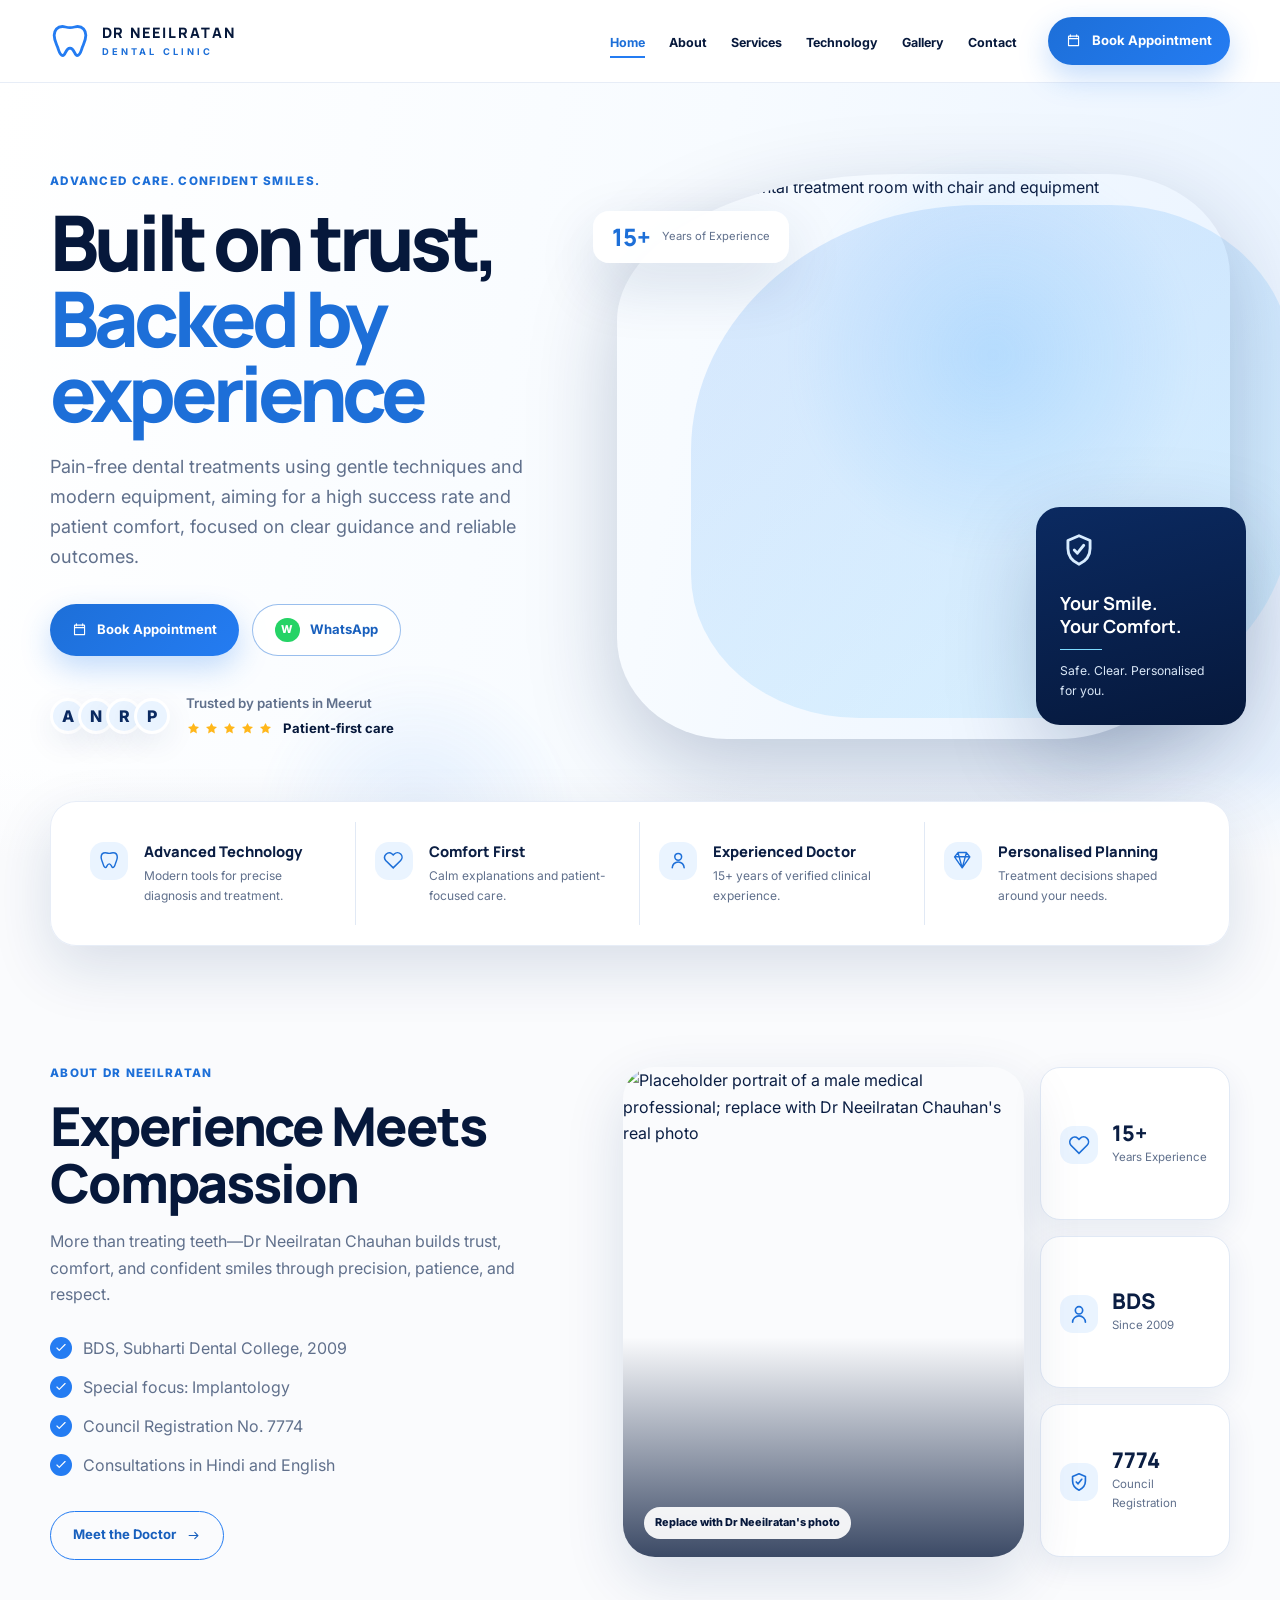
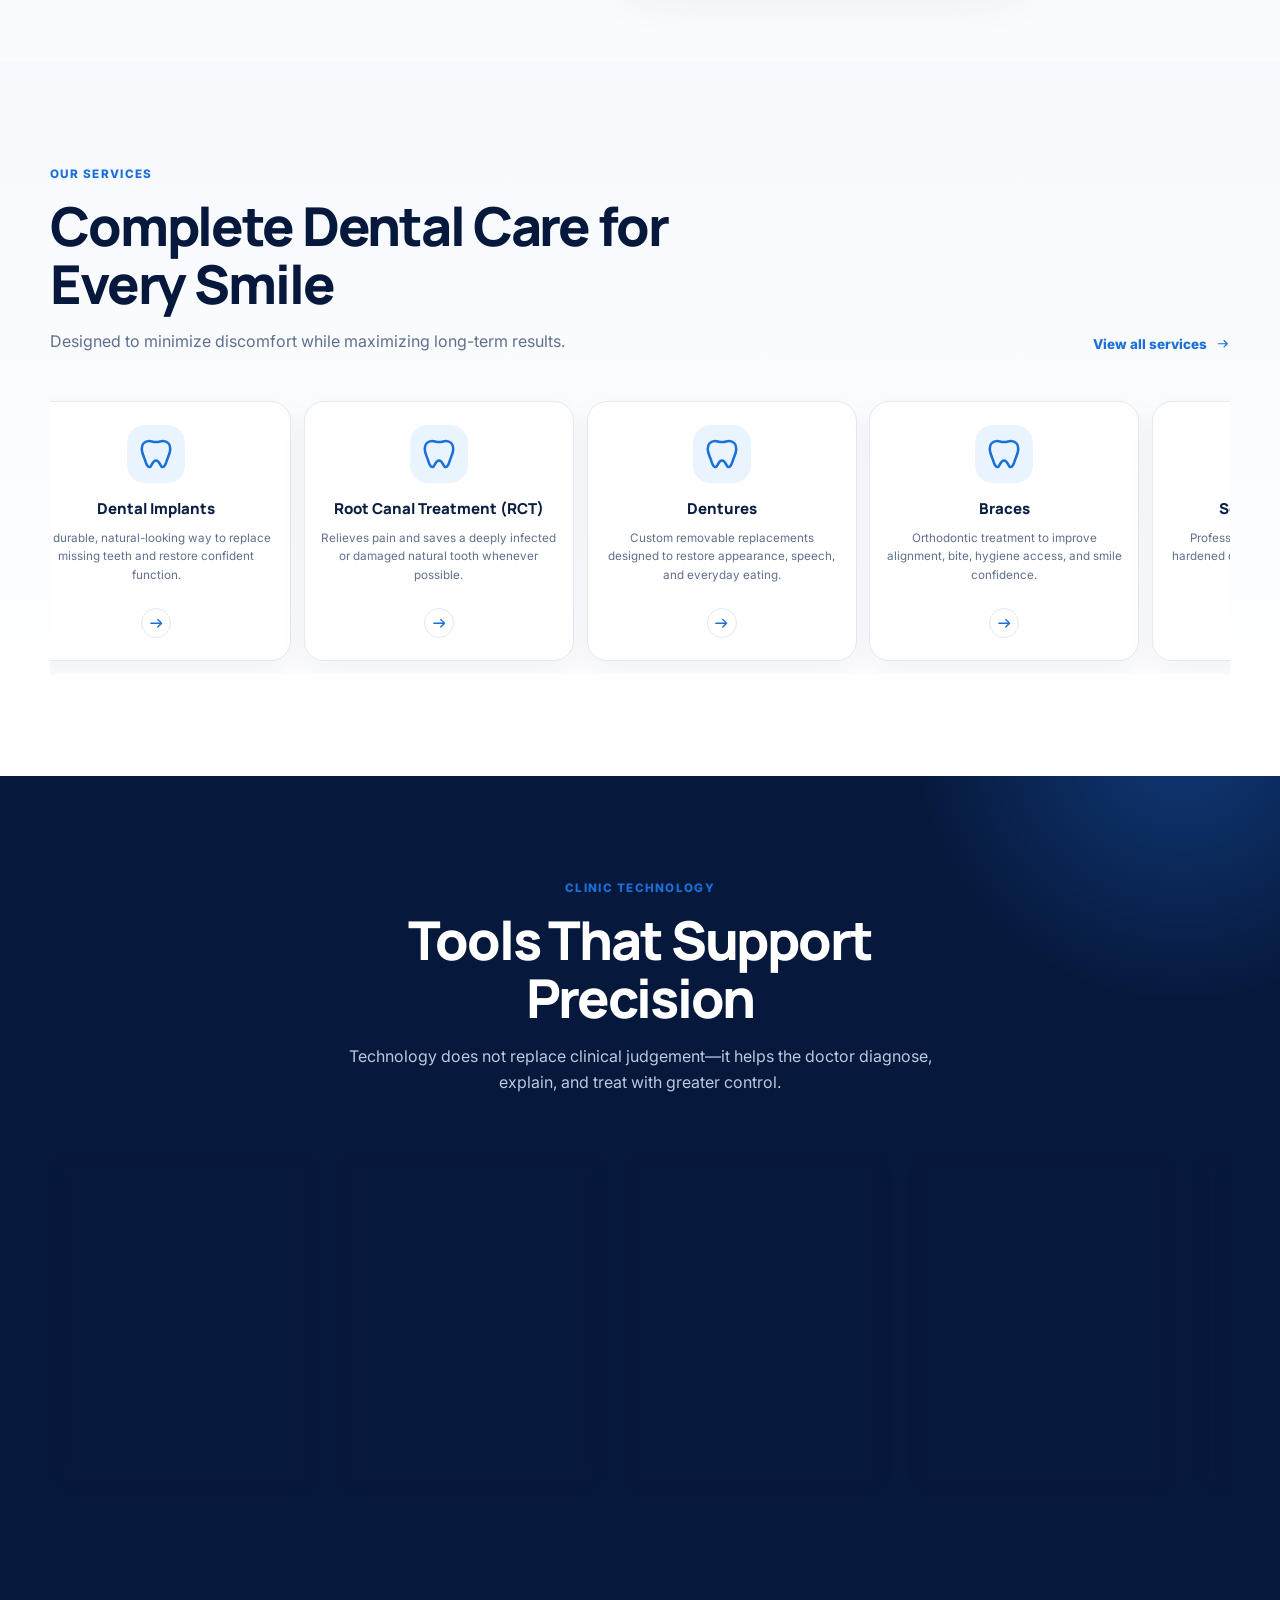
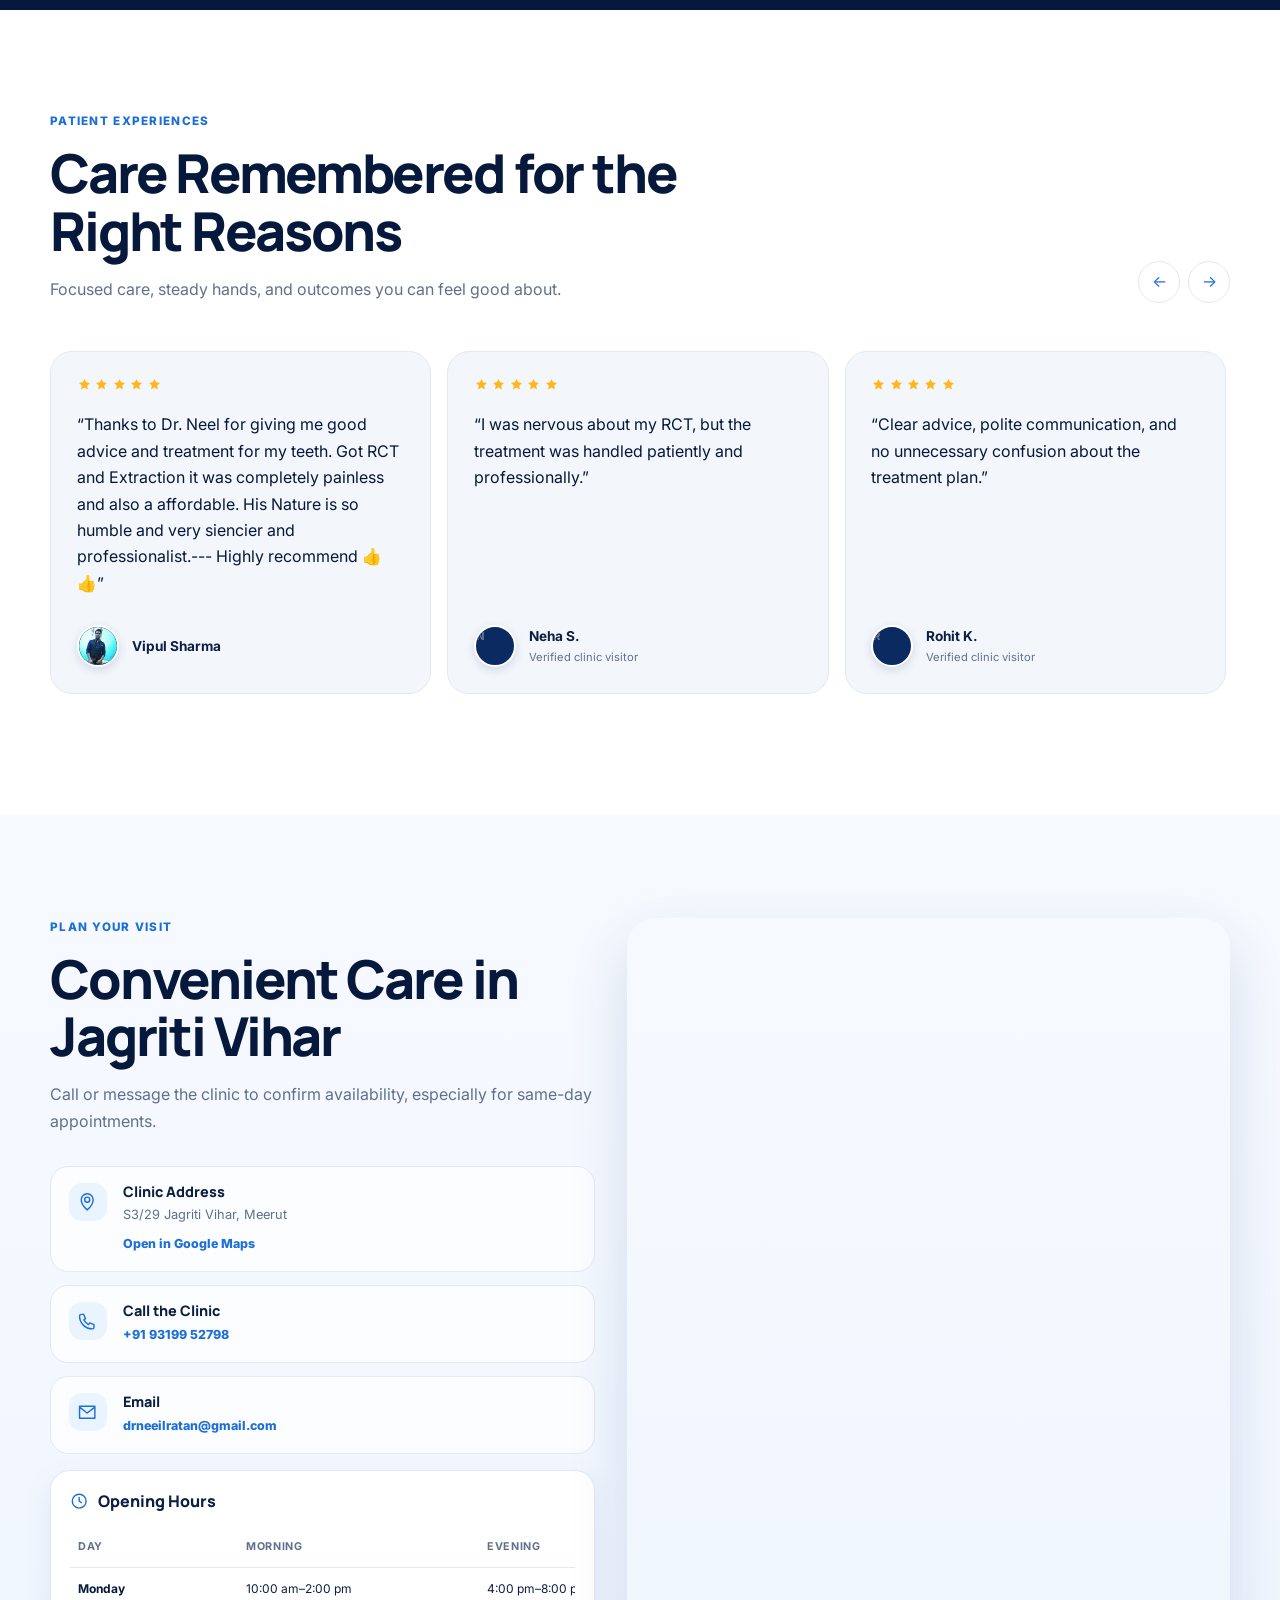
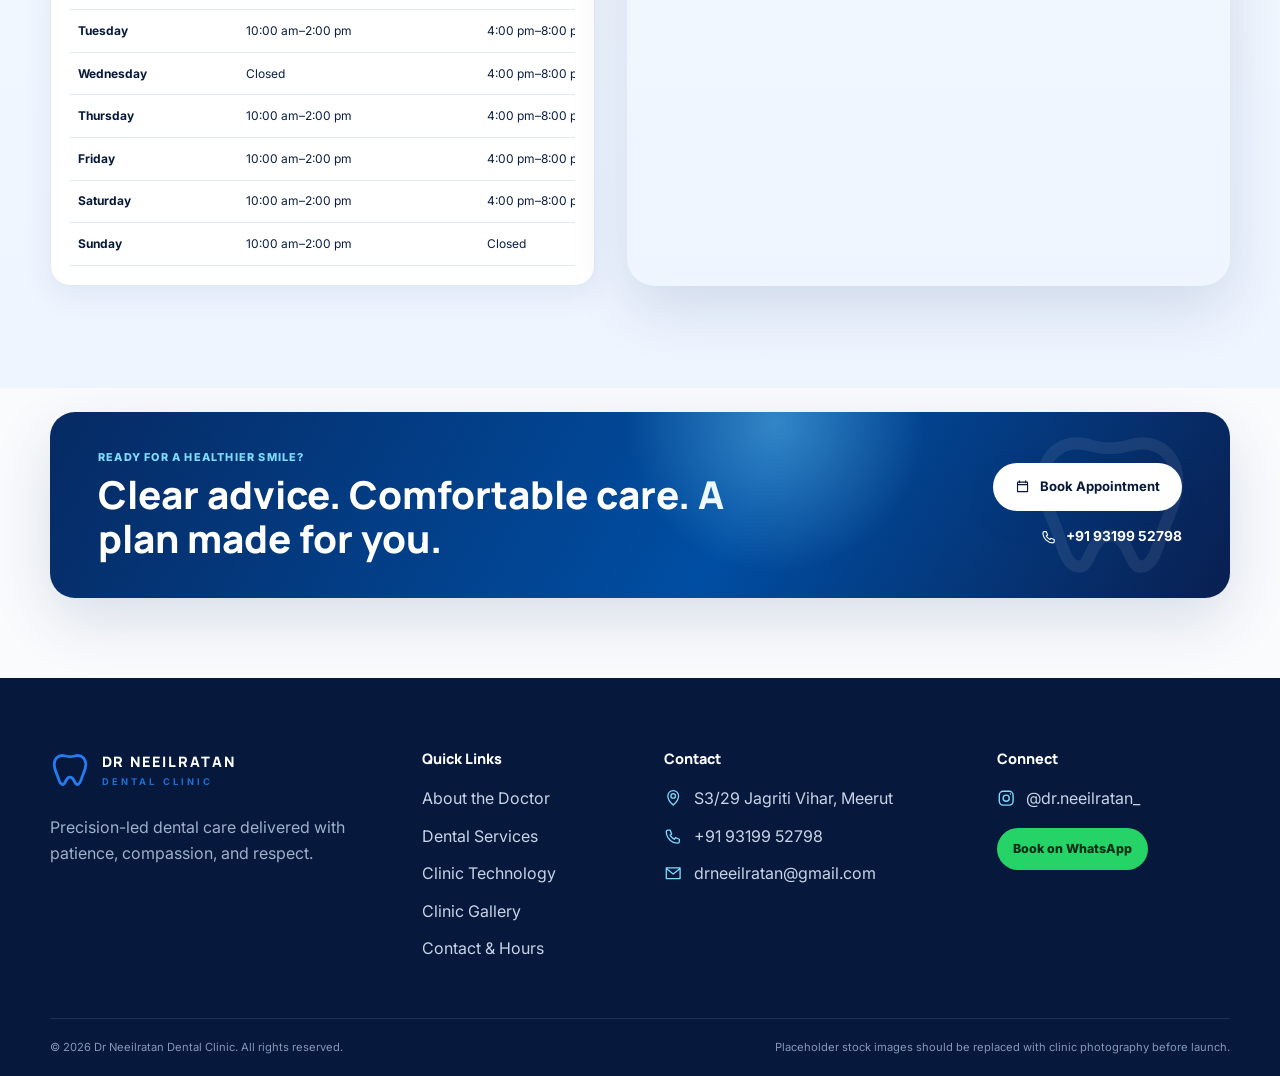
==== commit 9ae9e92b: "Changed username" ====
--- a/index.html
+++ b/index.html
@@ -912,12 +912,12 @@
         <!-- EL:WIDGET:Heading -->
         <h2 class="footer-heading">Connect</h2><!-- /EL:WIDGET:Heading -->
         <!-- EL:WIDGET:Button -->
-        <a class="social-link" href="https://www.instagram.com/dr.neelratan_/" target="_blank"
+        <a class="social-link" href="https://www.instagram.com/dr.neeilratan_/" target="_blank"
           rel="noopener noreferrer"><span class="icon-svg "><svg viewBox="0 0 24 24" aria-hidden="true">
               <rect x="3" y="3" width="18" height="18" rx="5" fill="none" stroke="currentColor" stroke-width="1.8" />
               <circle cx="12" cy="12" r="4" fill="none" stroke="currentColor" stroke-width="1.8" />
               <circle cx="17.5" cy="6.5" r="1" fill="currentColor" />
-            </svg></span><span>@dr.neelratan_</span></a>
+            </svg></span><span>@dr.neeilratan_</span></a>
         <!-- /EL:WIDGET:Button -->
         <!-- EL:WIDGET:Button -->
         <a class="whatsapp-link"
